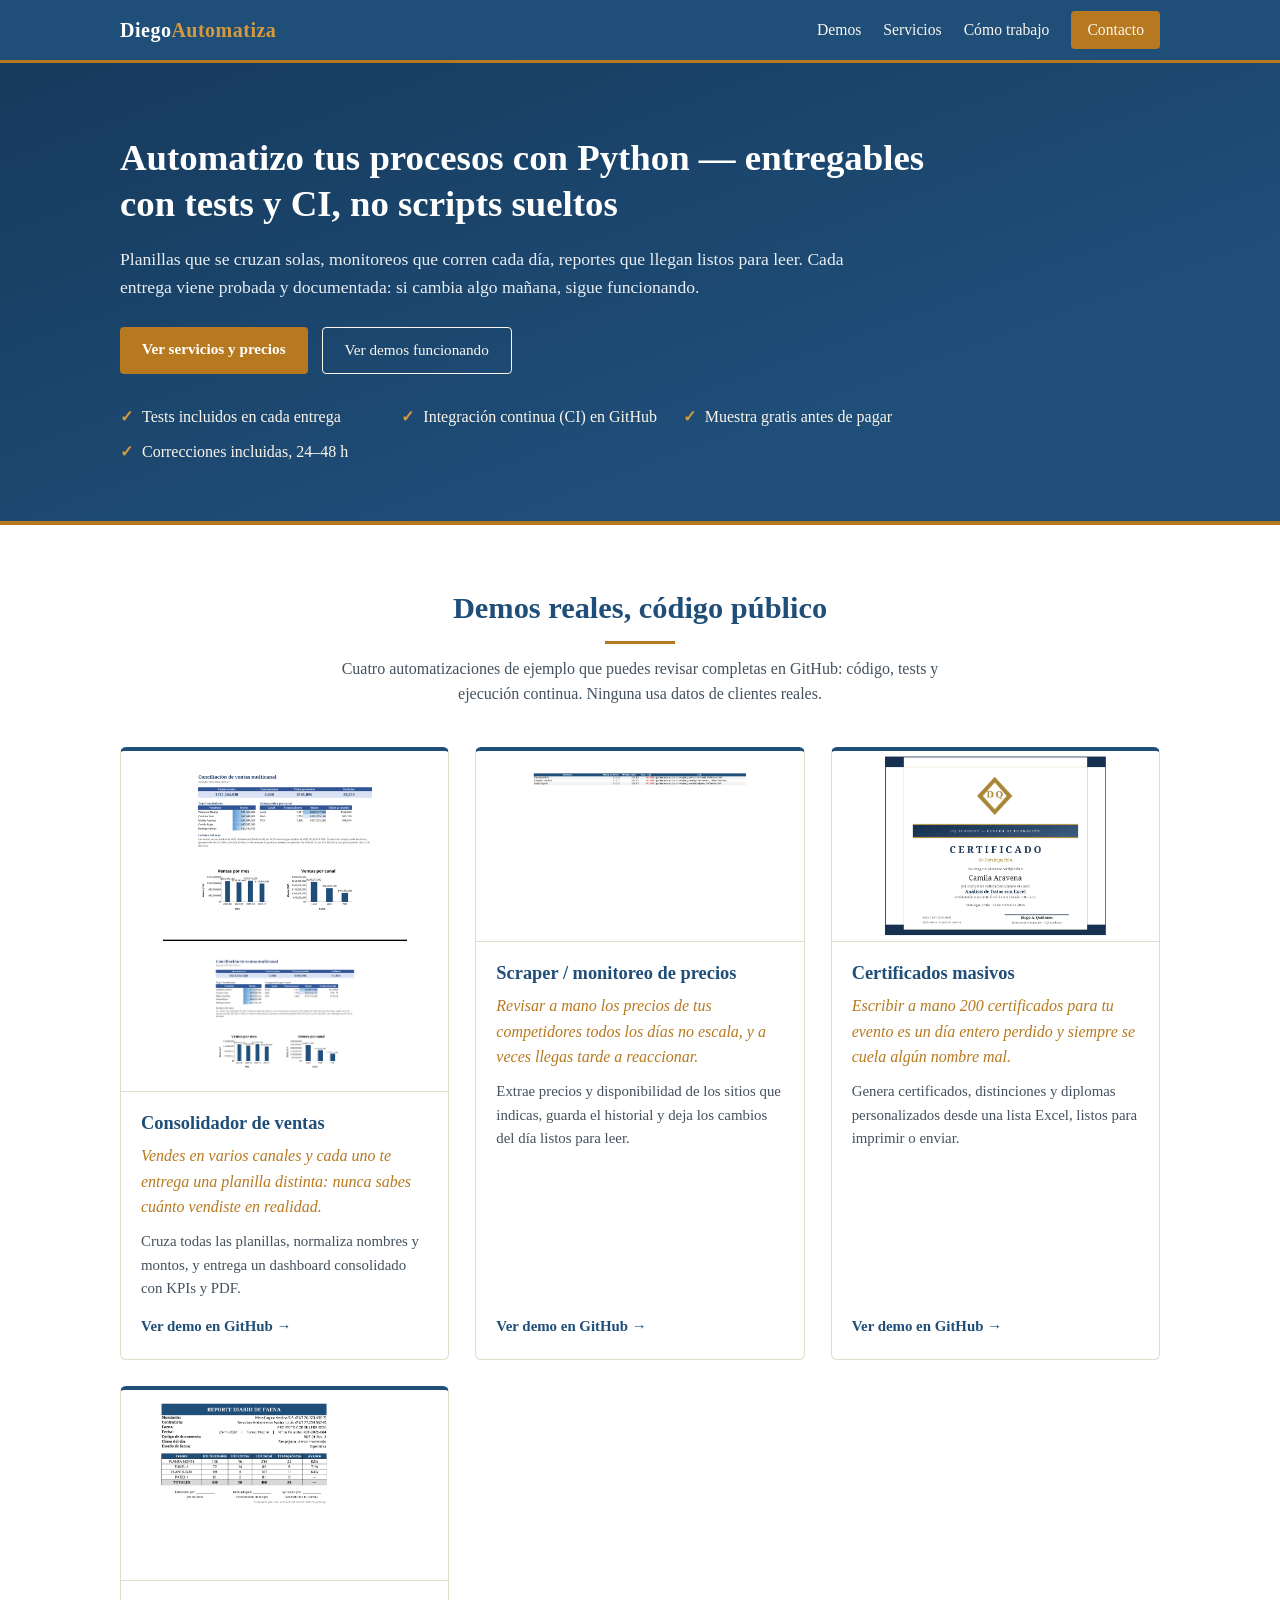
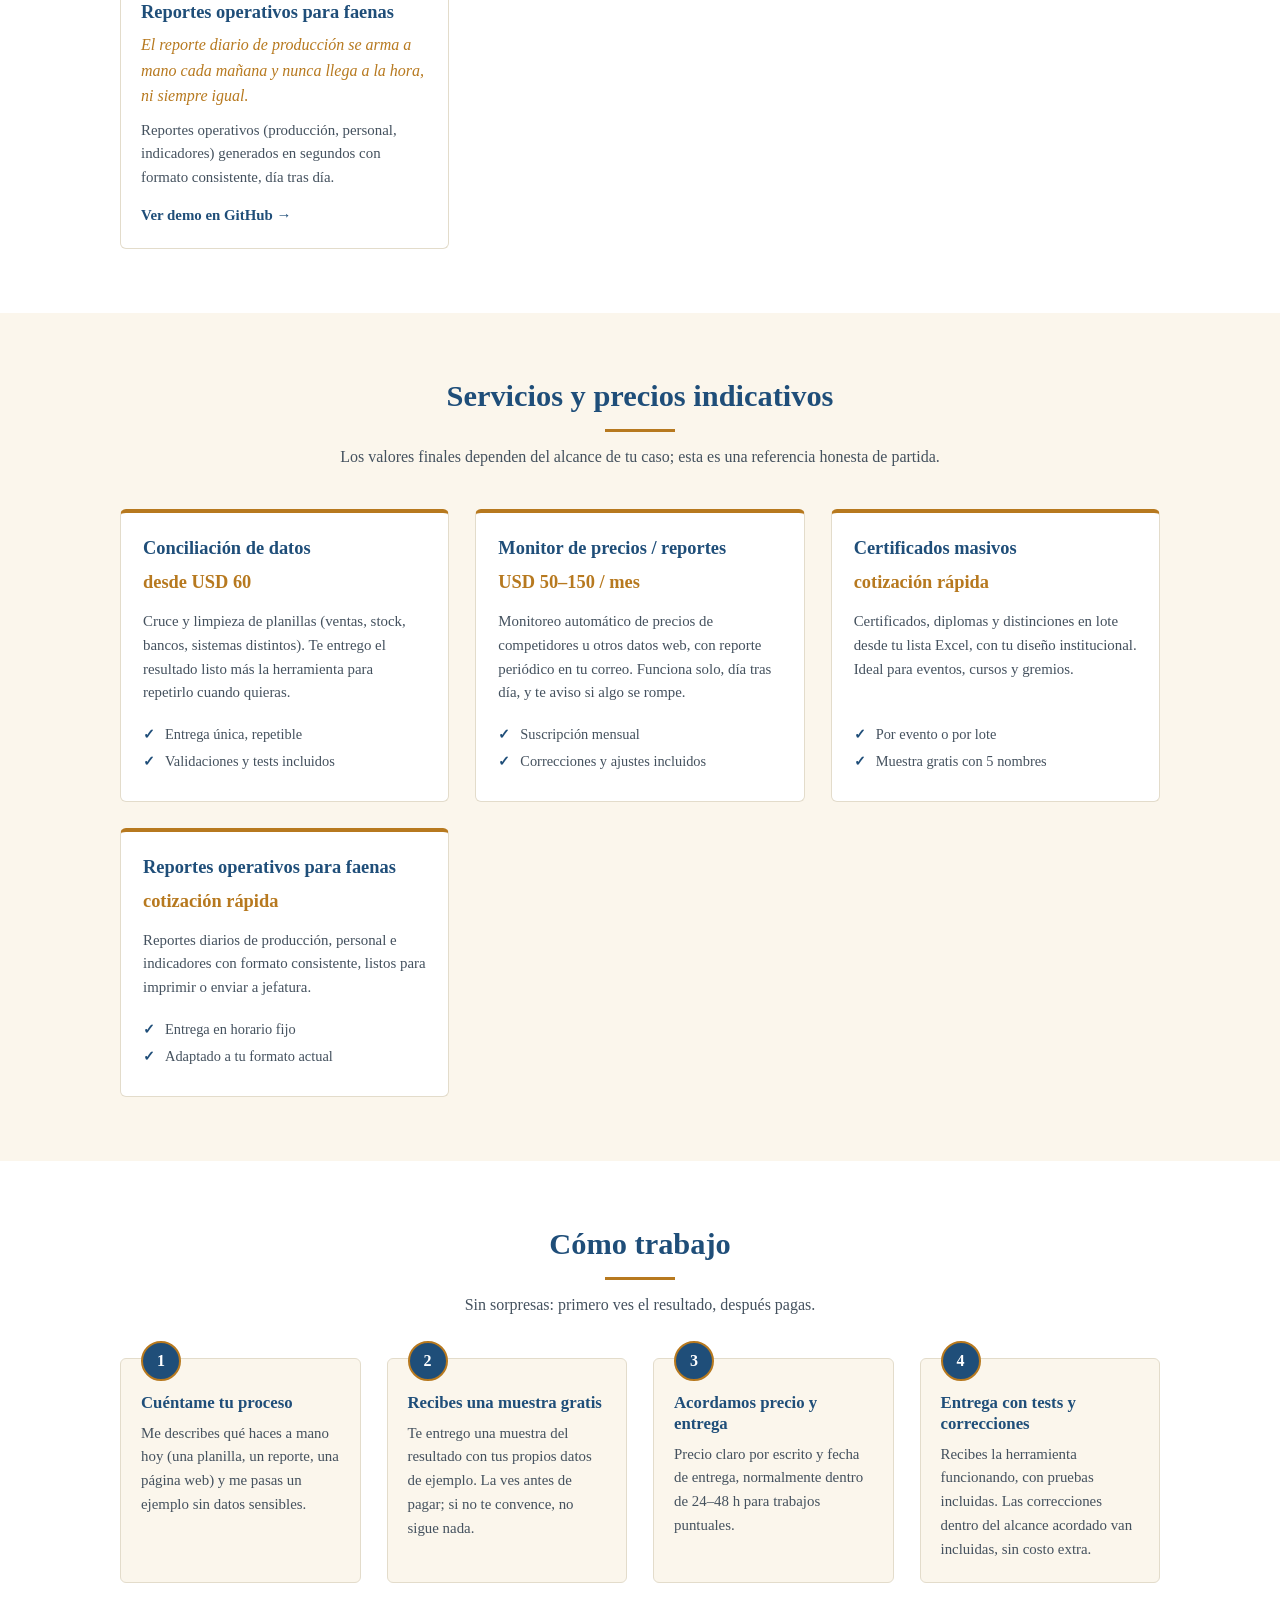
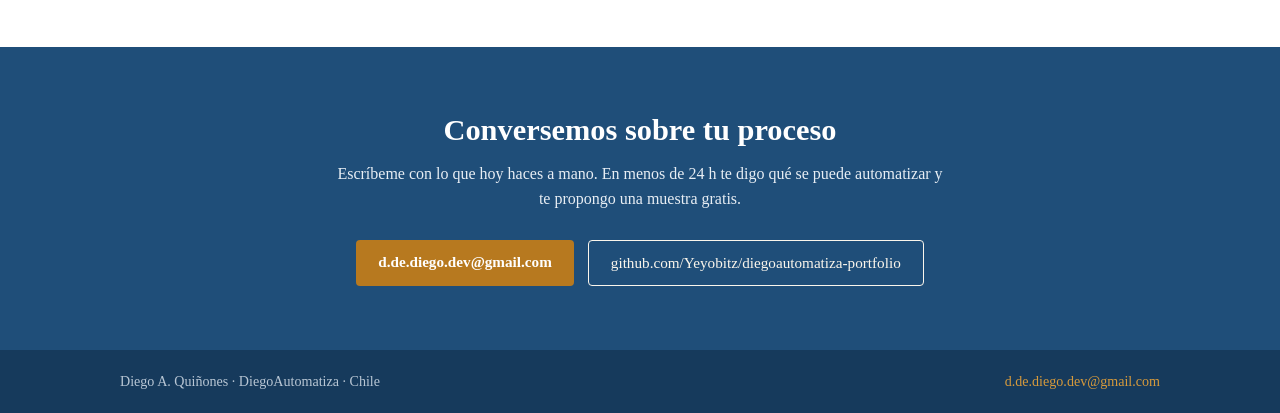
==== docs/index.html @ 3a6d553b "Sitio de ventas (GitHub Pages): landing con demos, servicios y contacto" ====
<!DOCTYPE html>
<html lang="es">
<head>
  <meta charset="UTF-8">
  <meta name="viewport" content="width=device-width, initial-scale=1.0">
  <title>DiegoAutomatiza — Automatización de procesos con Python, tests y CI</title>
  <meta name="description" content="Automatizo procesos manuales de tu pyme con Python: conciliación de datos, monitoreo de precios, certificados masivos y reportes operativos. Entregables con tests y CI, muestra gratis antes de pagar.">
  <link rel="stylesheet" href="style.css">
</head>
<body>

  <!-- ===== Barra superior ===== -->
  <header class="topbar">
    <div class="contenedor topbar-inner">
      <span class="marca">Diego<span class="marca-acent">Automatiza</span></span>
      <nav class="topnav">
        <a href="#demos">Demos</a>
        <a href="#servicios">Servicios</a>
        <a href="#como-trabajo">Cómo trabajo</a>
        <a href="#contacto" class="btn btn-chico">Contacto</a>
      </nav>
    </div>
  </header>

  <!-- ===== Hero ===== -->
  <section class="hero">
    <div class="contenedor">
      <h1>Automatizo tus procesos con Python — entregables con tests y CI, no scripts sueltos</h1>
      <p class="hero-sub">
        Planillas que se cruzan solas, monitoreos que corren cada día, reportes que llegan listos para leer.
        Cada entrega viene probada y documentada: si cambia algo mañana, sigue funcionando.
      </p>
      <div class="hero-acciones">
        <a href="#servicios" class="btn btn-primario">Ver servicios y precios</a>
        <a href="#demos" class="btn btn-borde">Ver demos funcionando</a>
      </div>
      <ul class="hero-puntos">
        <li>Tests incluidos en cada entrega</li>
        <li>Integración continua (CI) en GitHub</li>
        <li>Muestra gratis antes de pagar</li>
        <li>Correcciones incluidas, 24–48 h</li>
      </ul>
    </div>
  </section>

  <!-- ===== Demos ===== -->
  <section class="seccion" id="demos">
    <div class="contenedor">
      <h2 class="titulo-seccion">Demos reales, código público</h2>
      <p class="intro-seccion">
        Cuatro automatizaciones de ejemplo que puedes revisar completas en GitHub:
        código, tests y ejecución continua. Ninguna usa datos de clientes reales.
      </p>

      <div class="tarjetas">

        <article class="tarjeta">
          <div class="tarjeta-media">
            <img src="../demo1-consolidador/capturas/antes-despues.gif" alt="Antes y después del consolidador de ventas: de planillas dispersas a un dashboard consolidado">
            <img src="../demo1-consolidador/capturas/dashboard.png" alt="Dashboard de ventas consolidado con KPIs generados automáticamente">
          </div>
          <div class="tarjeta-cuerpo">
            <h3>Consolidador de ventas</h3>
            <p class="dolor">Vendes en varios canales y cada uno te entrega una planilla distinta: nunca sabes cuánto vendiste en realidad.</p>
            <p class="tarjeta-detalle">Cruza todas las planillas, normaliza nombres y montos, y entrega un dashboard consolidado con KPIs y PDF.</p>
            <a class="enlace-demo" href="https://github.com/Yeyobitz/diegoautomatiza-portfolio/tree/main/demo1-consolidador" target="_blank" rel="noopener">Ver demo en GitHub →</a>
          </div>
        </article>

        <article class="tarjeta">
          <div class="tarjeta-media">
            <img src="../demo2-scraper/capturas/captura-03.png" alt="Scraper de precios: captura de resultados de monitoreo de precios de competidores">
          </div>
          <div class="tarjeta-cuerpo">
            <h3>Scraper / monitoreo de precios</h3>
            <p class="dolor">Revisar a mano los precios de tus competidores todos los días no escala, y a veces llegas tarde a reaccionar.</p>
            <p class="tarjeta-detalle">Extrae precios y disponibilidad de los sitios que indicas, guarda el historial y deja los cambios del día listos para leer.</p>
            <a class="enlace-demo" href="https://github.com/Yeyobitz/diegoautomatiza-portfolio/tree/main/demo2-scraper" target="_blank" rel="noopener">Ver demo en GitHub →</a>
          </div>
        </article>

        <article class="tarjeta">
          <div class="tarjeta-media">
            <img src="../demo3-plantillas/capturas/captura-certificado-participacion.png" alt="Certificado de participación generado automáticamente desde una lista en Excel">
          </div>
          <div class="tarjeta-cuerpo">
            <h3>Certificados masivos</h3>
            <p class="dolor">Escribir a mano 200 certificados para tu evento es un día entero perdido y siempre se cuela algún nombre mal.</p>
            <p class="tarjeta-detalle">Genera certificados, distinciones y diplomas personalizados desde una lista Excel, listos para imprimir o enviar.</p>
            <a class="enlace-demo" href="https://github.com/Yeyobitz/diegoautomatiza-portfolio/tree/main/demo3-plantillas" target="_blank" rel="noopener">Ver demo en GitHub →</a>
          </div>
        </article>

        <article class="tarjeta">
          <div class="tarjeta-media">
            <img src="../demo4-reporte-faena/capturas/reporte_faena_2026-11-23-1.png" alt="Reporte operativo de faena generado automáticamente con producción y personal">
          </div>
          <div class="tarjeta-cuerpo">
            <h3>Reportes operativos para faenas</h3>
            <p class="dolor">El reporte diario de producción se arma a mano cada mañana y nunca llega a la hora, ni siempre igual.</p>
            <p class="tarjeta-detalle">Reportes operativos (producción, personal, indicadores) generados en segundos con formato consistente, día tras día.</p>
            <a class="enlace-demo" href="https://github.com/Yeyobitz/diegoautomatiza-portfolio/tree/main/demo4-reporte-faena" target="_blank" rel="noopener">Ver demo en GitHub →</a>
          </div>
        </article>

      </div>
    </div>
  </section>

  <!-- ===== Servicios ===== -->
  <section class="seccion seccion-altos" id="servicios">
    <div class="contenedor">
      <h2 class="titulo-seccion">Servicios y precios indicativos</h2>
      <p class="intro-seccion">
        Los valores finales dependen del alcance de tu caso; esta es una referencia honesta de partida.
      </p>

      <div class="tarjetas">

        <article class="tarjeta servicio">
          <h3>Conciliación de datos</h3>
          <p class="precio">desde USD 60</p>
          <p class="tarjeta-detalle">Cruce y limpieza de planillas (ventas, stock, bancos, sistemas distintos). Te entrego el resultado listo más la herramienta para repetirlo cuando quieras.</p>
          <ul class="lista-check">
            <li>Entrega única, repetible</li>
            <li>Validaciones y tests incluidos</li>
          </ul>
        </article>

        <article class="tarjeta servicio">
          <h3>Monitor de precios / reportes</h3>
          <p class="precio">USD 50–150 / mes</p>
          <p class="tarjeta-detalle">Monitoreo automático de precios de competidores u otros datos web, con reporte periódico en tu correo. Funciona solo, día tras día, y te aviso si algo se rompe.</p>
          <ul class="lista-check">
            <li>Suscripción mensual</li>
            <li>Correcciones y ajustes incluidos</li>
          </ul>
        </article>

        <article class="tarjeta servicio">
          <h3>Certificados masivos</h3>
          <p class="precio">cotización rápida</p>
          <p class="tarjeta-detalle">Certificados, diplomas y distinciones en lote desde tu lista Excel, con tu diseño institucional. Ideal para eventos, cursos y gremios.</p>
          <ul class="lista-check">
            <li>Por evento o por lote</li>
            <li>Muestra gratis con 5 nombres</li>
          </ul>
        </article>

        <article class="tarjeta servicio">
          <h3>Reportes operativos para faenas</h3>
          <p class="precio">cotización rápida</p>
          <p class="tarjeta-detalle">Reportes diarios de producción, personal e indicadores con formato consistente, listos para imprimir o enviar a jefatura.</p>
          <ul class="lista-check">
            <li>Entrega en horario fijo</li>
            <li>Adaptado a tu formato actual</li>
          </ul>
        </article>

      </div>
    </div>
  </section>

  <!-- ===== Cómo trabajo ===== -->
  <section class="seccion" id="como-trabajo">
    <div class="contenedor">
      <h2 class="titulo-seccion">Cómo trabajo</h2>
      <p class="intro-seccion">
        Sin sorpresas: primero ves el resultado, después pagas.
      </p>

      <ol class="pasos">
        <li>
          <h3>Cuéntame tu proceso</h3>
          <p>Me describes qué haces a mano hoy (una planilla, un reporte, una página web) y me pasas un ejemplo sin datos sensibles.</p>
        </li>
        <li>
          <h3>Recibes una muestra gratis</h3>
          <p>Te entrego una muestra del resultado con tus propios datos de ejemplo. La ves antes de pagar; si no te convence, no sigue nada.</p>
        </li>
        <li>
          <h3>Acordamos precio y entrega</h3>
          <p>Precio claro por escrito y fecha de entrega, normalmente dentro de 24–48 h para trabajos puntuales.</p>
        </li>
        <li>
          <h3>Entrega con tests y correcciones</h3>
          <p>Recibes la herramienta funcionando, con pruebas incluidas. Las correcciones dentro del alcance acordado van incluidas, sin costo extra.</p>
        </li>
      </ol>
    </div>
  </section>

  <!-- ===== Contacto ===== -->
  <section class="seccion contacto" id="contacto">
    <div class="contenedor contacto-inner">
      <h2>Conversemos sobre tu proceso</h2>
      <p>Escríbeme con lo que hoy haces a mano. En menos de 24 h te digo qué se puede automatizar y te propongo una muestra gratis.</p>
      <div class="contacto-enlaces">
        <a class="btn btn-primario" href="mailto:d.de.diego.dev@gmail.com">d.de.diego.dev@gmail.com</a>
        <a class="btn btn-borde" href="https://github.com/Yeyobitz/diegoautomatiza-portfolio" target="_blank" rel="noopener">github.com/Yeyobitz/diegoautomatiza-portfolio</a>
      </div>
    </div>
  </section>

  <!-- ===== Pie ===== -->
  <footer class="pie">
    <div class="contenedor pie-inner">
      <span>Diego A. Quiñones · DiegoAutomatiza · Chile</span>
      <span><a href="mailto:d.de.diego.dev@gmail.com">d.de.diego.dev@gmail.com</a></span>
    </div>
  </footer>

</body>
</html>
---- docs/style.css ----
/* ============================================================
   DiegoAutomatiza — sitio de ventas
   Paleta: azul marino #1F4E79 · dorado/ocre · blanco
   Sin frameworks, sin JS, funciona offline.
   ============================================================ */

:root {
  --marino: #1F4E79;
  --marino-oscuro: #163A5C;
  --marino-claro: #2A639B;
  --ocre: #B7791F;
  --ocre-claro: #D69A3C;
  --crema: #FBF6EC;
  --blanco: #FFFFFF;
  --gris-texto: #44515E;
  --borde: #E3DCCB;
}

* { margin: 0; padding: 0; box-sizing: border-box; }

html { scroll-behavior: smooth; }

body {
  font-family: Georgia, "Times New Roman", serif;
  color: var(--gris-texto);
  background: var(--blanco);
  line-height: 1.6;
}

.contenedor {
  max-width: 1080px;
  margin: 0 auto;
  padding: 0 20px;
}

h1, h2, h3 { line-height: 1.25; }

/* ===== Barra superior ===== */
.topbar {
  background: var(--marino);
  border-bottom: 3px solid var(--ocre);
  position: sticky;
  top: 0;
  z-index: 10;
}

.topbar-inner {
  display: flex;
  align-items: center;
  justify-content: space-between;
  min-height: 60px;
  flex-wrap: wrap;
  gap: 8px;
  padding-top: 6px;
  padding-bottom: 6px;
}

.marca {
  font-size: 1.25rem;
  font-weight: bold;
  color: var(--blanco);
  letter-spacing: 0.5px;
}

.marca-acent { color: var(--ocre-claro); }

.topnav { display: flex; align-items: center; gap: 22px; flex-wrap: wrap; }

.topnav a {
  color: var(--crema);
  text-decoration: none;
  font-size: 0.98rem;
}

.topnav a:hover { color: var(--ocre-claro); }

/* ===== Botones ===== */
.btn {
  display: inline-block;
  padding: 10px 22px;
  border-radius: 4px;
  text-decoration: none;
  font-size: 0.95rem;
  transition: background 0.2s, color 0.2s;
}

.btn-chico { padding: 6px 16px; background: var(--ocre); color: var(--blanco); }
.btn-chico:hover { background: var(--ocre-claro); color: var(--blanco); }

.btn-primario { background: var(--ocre); color: var(--blanco); font-weight: bold; }
.btn-primario:hover { background: var(--ocre-claro); }

.btn-borde {
  border: 1px solid var(--crema);
  color: var(--crema);
  background: transparent;
}
.btn-borde:hover { background: rgba(255, 255, 255, 0.08); }

.btn-borde-claro {
  border: 1px solid var(--marino);
  color: var(--marino);
  background: transparent;
}
.btn-borde-claro:hover { background: var(--marino); color: var(--blanco); }

/* ===== Hero ===== */
.hero {
  background: linear-gradient(160deg, var(--marino-oscuro) 0%, var(--marino) 70%);
  color: var(--blanco);
  padding: 72px 0 56px;
  border-bottom: 4px solid var(--ocre);
}

.hero h1 {
  font-size: 2.3rem;
  max-width: 820px;
  margin-bottom: 18px;
}

.hero-sub {
  max-width: 760px;
  font-size: 1.1rem;
  color: #E8EEF4;
  margin-bottom: 26px;
}

.hero-acciones { display: flex; gap: 14px; flex-wrap: wrap; margin-bottom: 30px; }

.hero-puntos {
  list-style: none;
  display: grid;
  grid-template-columns: repeat(auto-fit, minmax(220px, 1fr));
  gap: 10px 24px;
  max-width: 820px;
}

.hero-puntos li { padding-left: 22px; position: relative; color: var(--crema); }

.hero-puntos li::before {
  content: "✓";
  position: absolute;
  left: 0;
  color: var(--ocre-claro);
  font-weight: bold;
}

/* ===== Secciones ===== */
.seccion { padding: 64px 0; }

section[id] { scroll-margin-top: 72px; }

.seccion-altos { background: var(--crema); }

.titulo-seccion {
  font-size: 1.9rem;
  color: var(--marino);
  text-align: center;
  margin-bottom: 12px;
}

.titulo-seccion::after {
  content: "";
  display: block;
  width: 70px;
  height: 3px;
  background: var(--ocre);
  margin: 14px auto 0;
}

.intro-seccion {
  text-align: center;
  max-width: 640px;
  margin: 0 auto 40px;
}

/* ===== Tarjetas (demos y servicios) ===== */
.tarjetas {
  display: grid;
  grid-template-columns: repeat(auto-fit, minmax(250px, 1fr));
  gap: 26px;
}

.tarjeta {
  background: var(--blanco);
  border: 1px solid var(--borde);
  border-top: 4px solid var(--marino);
  border-radius: 6px;
  overflow: hidden;
  display: flex;
  flex-direction: column;
  transition: box-shadow 0.2s;
}

.tarjeta:hover { box-shadow: 0 6px 18px rgba(31, 78, 121, 0.15); }

.tarjeta-media { background: var(--blanco); border-bottom: 1px solid var(--borde); }

.tarjeta-media img {
  display: block;
  width: 100%;
  height: 190px;
  object-fit: contain;
}

.tarjeta-media img + img { height: 150px; }

.tarjeta-cuerpo { padding: 20px; display: flex; flex-direction: column; flex: 1; }

.tarjeta h3 { color: var(--marino); font-size: 1.15rem; margin-bottom: 8px; }

.dolor {
  font-style: italic;
  color: var(--ocre);
  margin-bottom: 10px;
}

.tarjeta-detalle { font-size: 0.93rem; margin-bottom: 14px; flex: 1; }

.enlace-demo {
  color: var(--marino);
  font-weight: bold;
  text-decoration: none;
  font-size: 0.93rem;
  margin-top: auto;
}

.enlace-demo:hover { color: var(--ocre); text-decoration: underline; }

/* ===== Servicios ===== */
.servicio { padding: 24px 22px; border-top-color: var(--ocre); }

.precio {
  color: var(--ocre);
  font-weight: bold;
  font-size: 1.15rem;
  margin-bottom: 12px;
}

.lista-check { list-style: none; margin-top: 4px; }

.lista-check li {
  padding-left: 22px;
  position: relative;
  font-size: 0.9rem;
  margin-bottom: 4px;
}

.lista-check li::before {
  content: "✓";
  position: absolute;
  left: 0;
  color: var(--marino);
  font-weight: bold;
}

/* ===== Cómo trabajo ===== */
.pasos {
  list-style: none;
  counter-reset: paso;
  display: grid;
  grid-template-columns: repeat(auto-fit, minmax(240px, 1fr));
  gap: 26px;
}

.pasos li {
  counter-increment: paso;
  background: var(--crema);
  border: 1px solid var(--borde);
  border-radius: 6px;
  padding: 24px 20px 20px;
  position: relative;
}

.pasos li::before {
  content: counter(paso);
  position: absolute;
  top: -18px;
  left: 20px;
  width: 36px;
  height: 36px;
  border-radius: 50%;
  background: var(--marino);
  color: var(--blanco);
  font-weight: bold;
  display: flex;
  align-items: center;
  justify-content: center;
  border: 2px solid var(--ocre);
}

.pasos h3 { color: var(--marino); font-size: 1.05rem; margin: 10px 0 8px; }

.pasos p { font-size: 0.93rem; }

/* ===== Contacto ===== */
.contacto { background: var(--marino); color: var(--blanco); text-align: center; }

.contacto h2 {
  font-size: 1.9rem;
  margin-bottom: 12px;
}

.contacto p {
  max-width: 620px;
  margin: 0 auto 28px;
  color: #E8EEF4;
}

.contacto-enlaces {
  display: flex;
  gap: 14px;
  justify-content: center;
  flex-wrap: wrap;
}

/* ===== Pie ===== */
.pie {
  background: var(--marino-oscuro);
  color: #B8C6D4;
  padding: 20px 0;
  font-size: 0.88rem;
}

.pie-inner {
  display: flex;
  justify-content: space-between;
  flex-wrap: wrap;
  gap: 8px;
}

.pie a { color: var(--ocre-claro); text-decoration: none; }
.pie a:hover { text-decoration: underline; }

/* ===== Responsive ===== */
@media (max-width: 720px) {
  .hero { padding: 52px 0 44px; }
  .hero h1 { font-size: 1.7rem; }
  .titulo-seccion { font-size: 1.5rem; }
  .contacto h2 { font-size: 1.5rem; }
  .topbar-inner { justify-content: center; text-align: center; }
  .topnav { gap: 14px; justify-content: center; }
  .pie-inner { justify-content: center; text-align: center; }
}
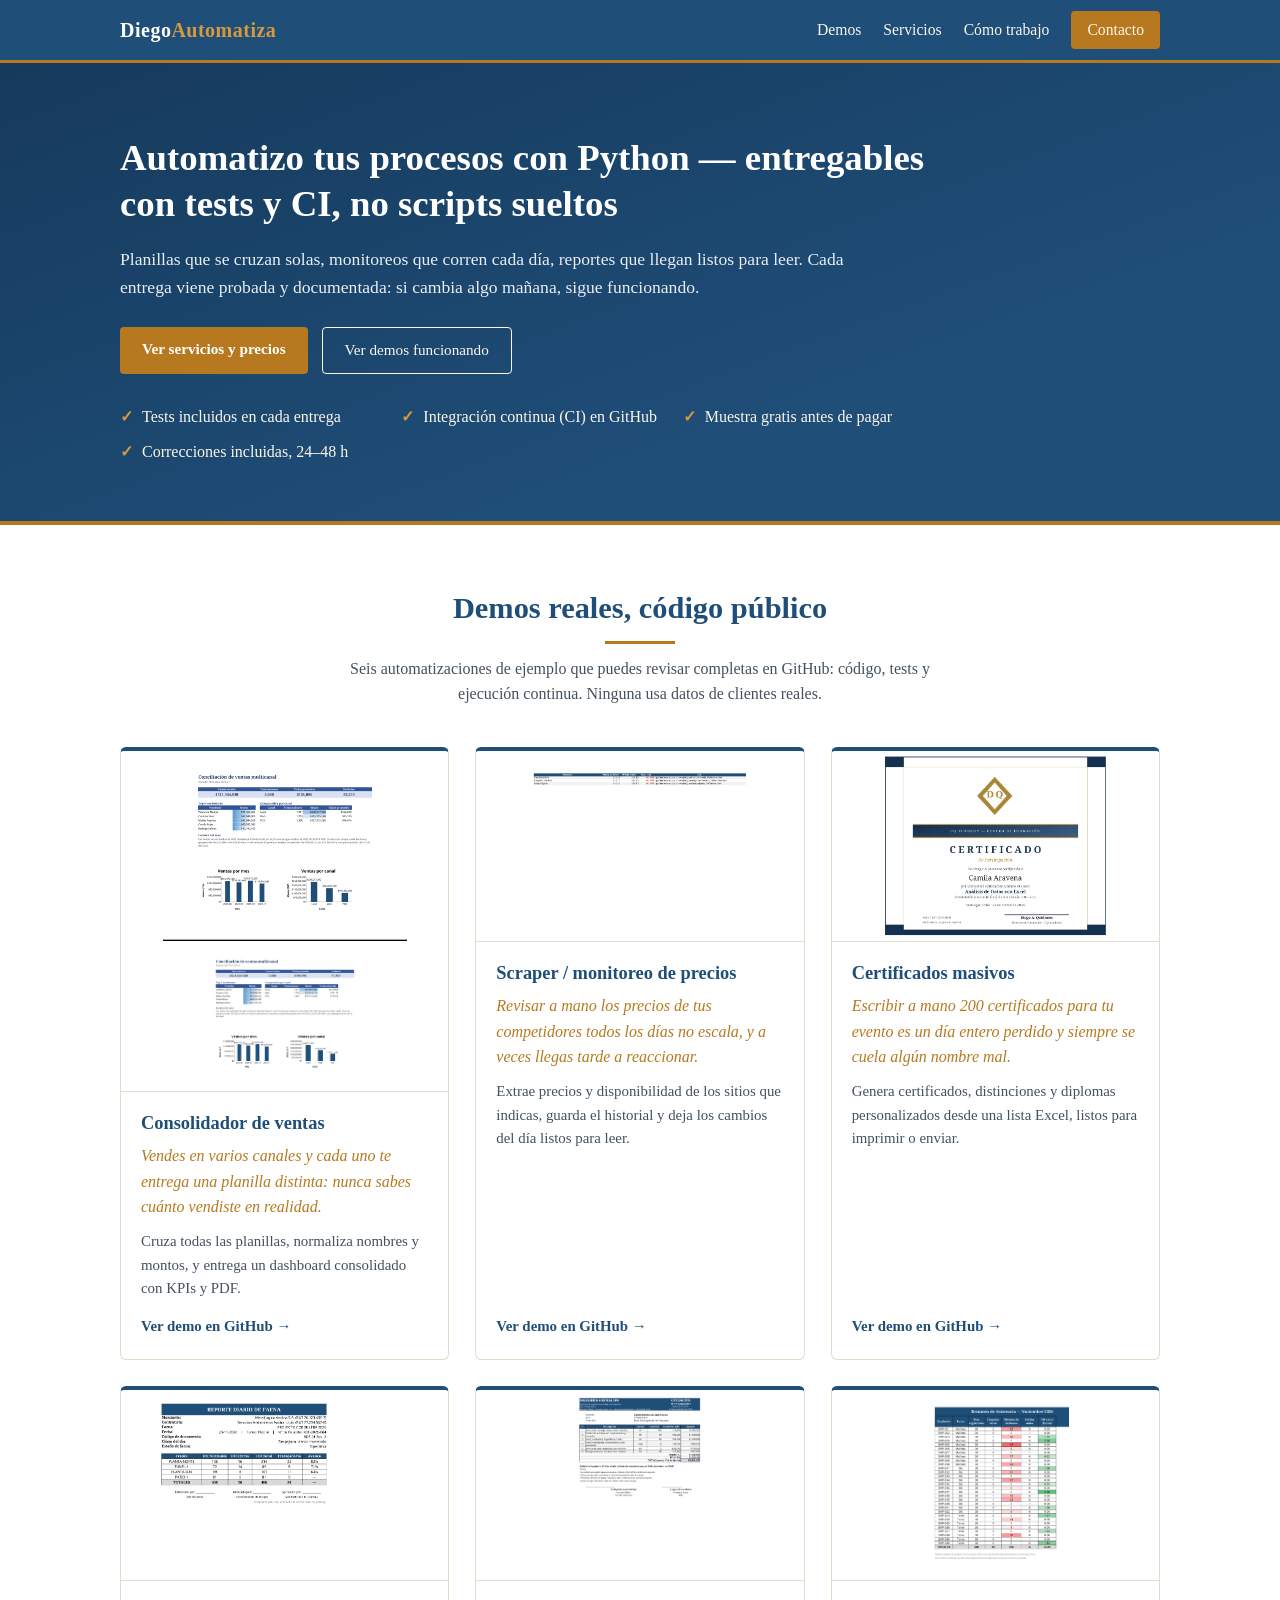
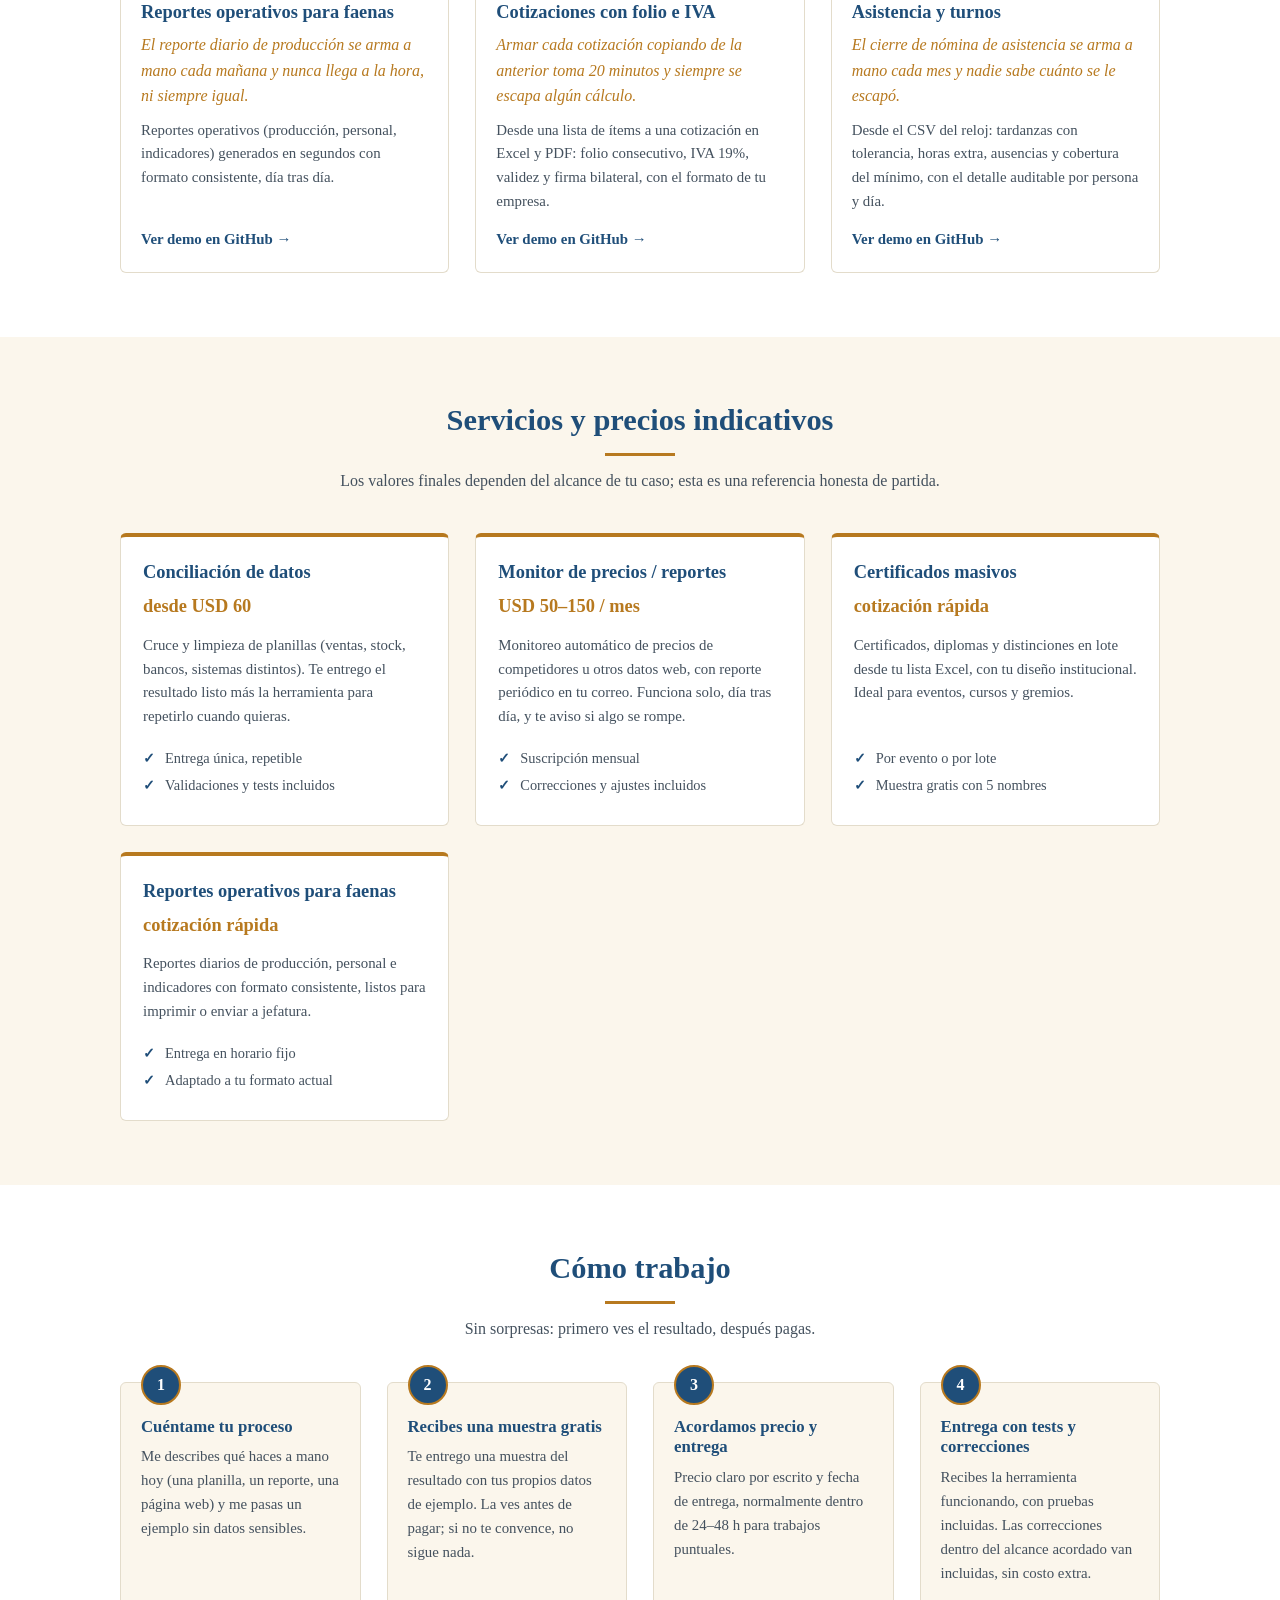
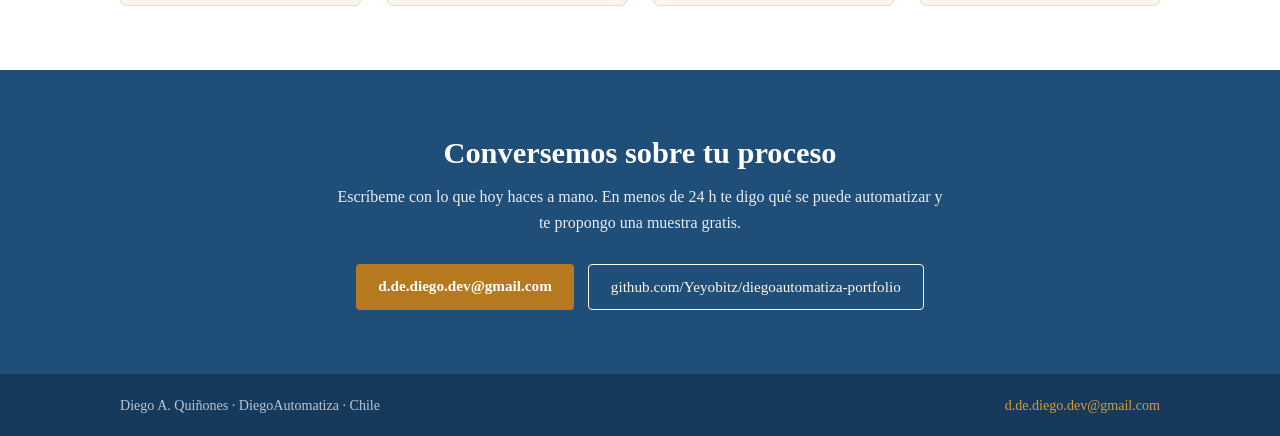
==== commit ae7a6301: "Demos 5 y 6 + sitio actualizado: 86 tests en CI, 6 demos - demo5-cotizador: cotizaciones con folio, " ====
--- a/docs/index.html
+++ b/docs/index.html
@@ -48,7 +48,7 @@
     <div class="contenedor">
       <h2 class="titulo-seccion">Demos reales, código público</h2>
       <p class="intro-seccion">
-        Cuatro automatizaciones de ejemplo que puedes revisar completas en GitHub:
+        Seis automatizaciones de ejemplo que puedes revisar completas en GitHub:
         código, tests y ejecución continua. Ninguna usa datos de clientes reales.
       </p>
 
@@ -100,6 +100,30 @@
             <p class="dolor">El reporte diario de producción se arma a mano cada mañana y nunca llega a la hora, ni siempre igual.</p>
             <p class="tarjeta-detalle">Reportes operativos (producción, personal, indicadores) generados en segundos con formato consistente, día tras día.</p>
             <a class="enlace-demo" href="https://github.com/Yeyobitz/diegoautomatiza-portfolio/tree/main/demo4-reporte-faena" target="_blank" rel="noopener">Ver demo en GitHub →</a>
+          </div>
+        </article>
+
+        <article class="tarjeta">
+          <div class="tarjeta-media">
+            <img src="../demo5-cotizador/capturas/captura-cotizacion-1.png" alt="Cotización comercial generada automáticamente con folio, IVA y firma">
+          </div>
+          <div class="tarjeta-cuerpo">
+            <h3>Cotizaciones con folio e IVA</h3>
+            <p class="dolor">Armar cada cotización copiando de la anterior toma 20 minutos y siempre se escapa algún cálculo.</p>
+            <p class="tarjeta-detalle">Desde una lista de ítems a una cotización en Excel y PDF: folio consecutivo, IVA 19%, validez y firma bilateral, con el formato de tu empresa.</p>
+            <a class="enlace-demo" href="https://github.com/Yeyobitz/diegoautomatiza-portfolio/tree/main/demo5-cotizador" target="_blank" rel="noopener">Ver demo en GitHub →</a>
+          </div>
+        </article>
+
+        <article class="tarjeta">
+          <div class="tarjeta-media">
+            <img src="../demo6-asistencia/capturas/resumen_asistencia_2026-11-1.png" alt="Resumen de asistencia mensual con tardanzas, horas extra y cobertura">
+          </div>
+          <div class="tarjeta-cuerpo">
+            <h3>Asistencia y turnos</h3>
+            <p class="dolor">El cierre de nómina de asistencia se arma a mano cada mes y nadie sabe cuánto se le escapó.</p>
+            <p class="tarjeta-detalle">Desde el CSV del reloj: tardanzas con tolerancia, horas extra, ausencias y cobertura del mínimo, con el detalle auditable por persona y día.</p>
+            <a class="enlace-demo" href="https://github.com/Yeyobitz/diegoautomatiza-portfolio/tree/main/demo6-asistencia" target="_blank" rel="noopener">Ver demo en GitHub →</a>
           </div>
         </article>
 
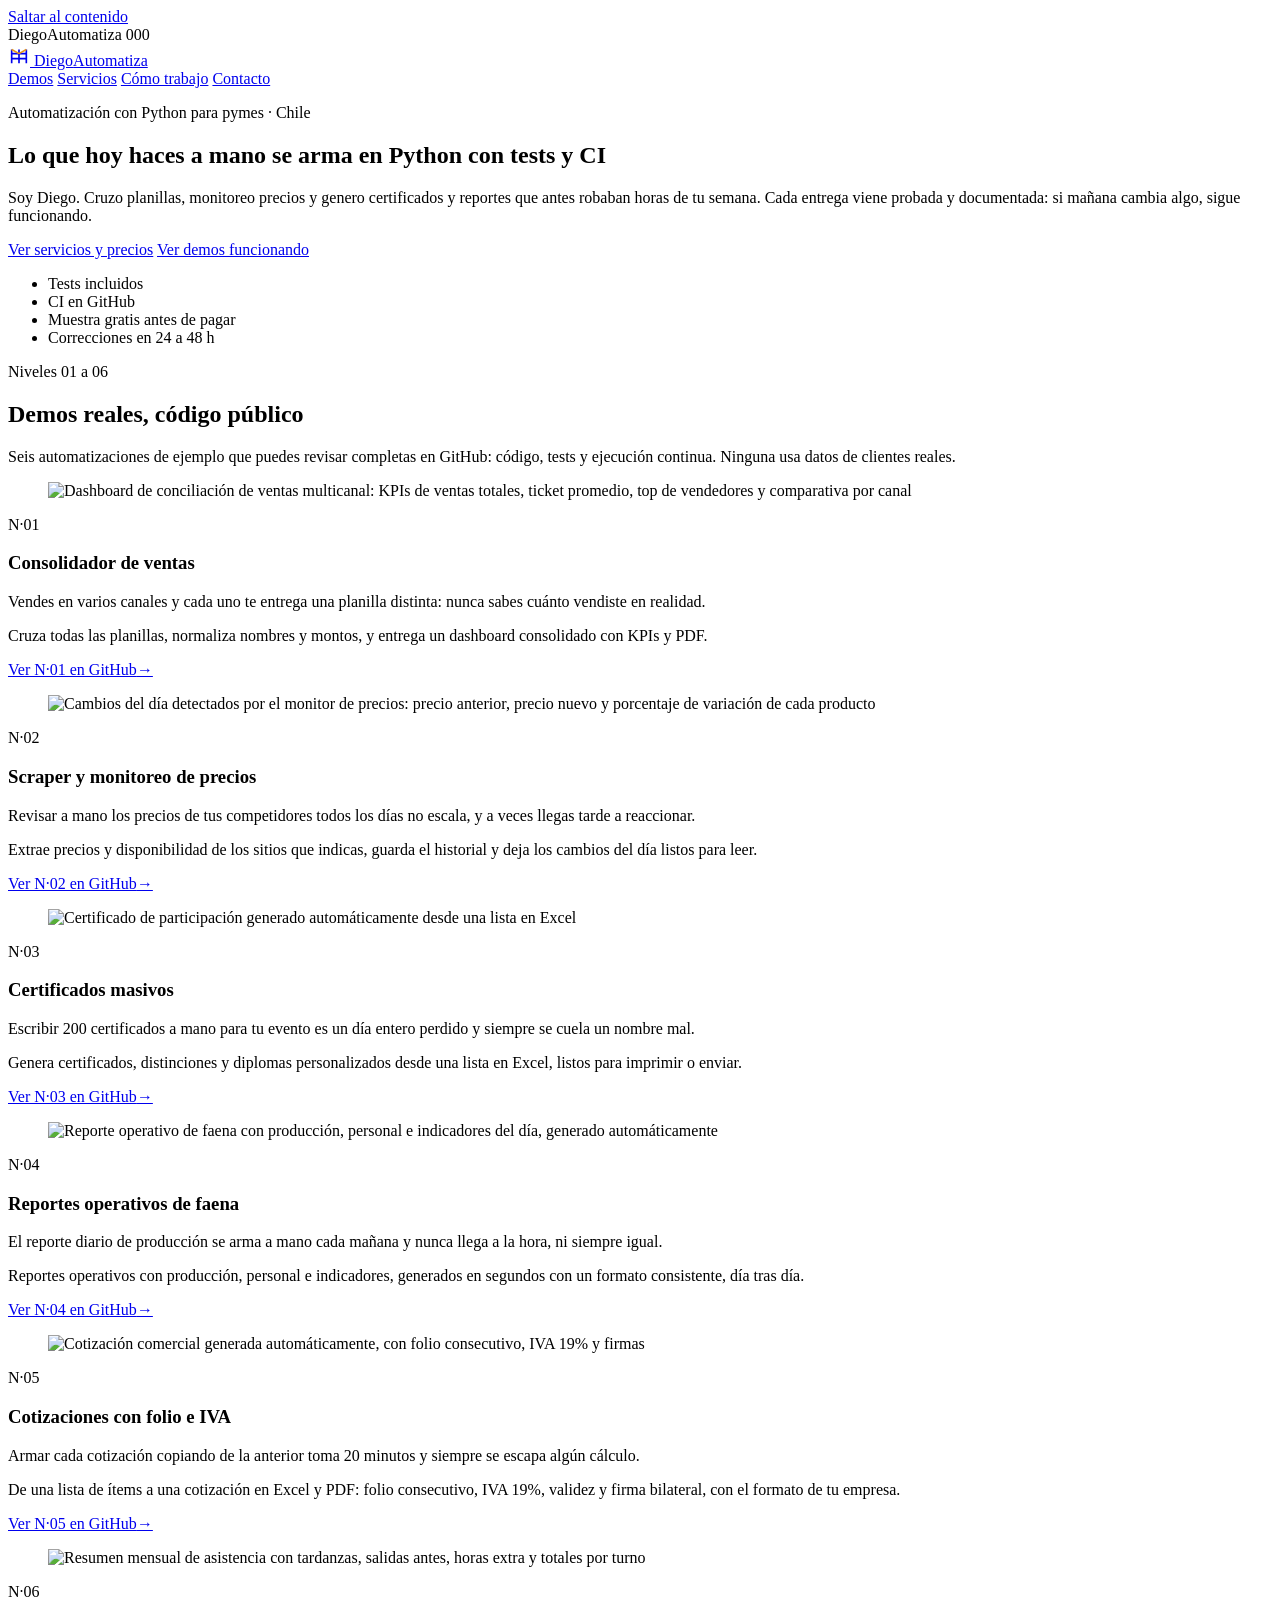
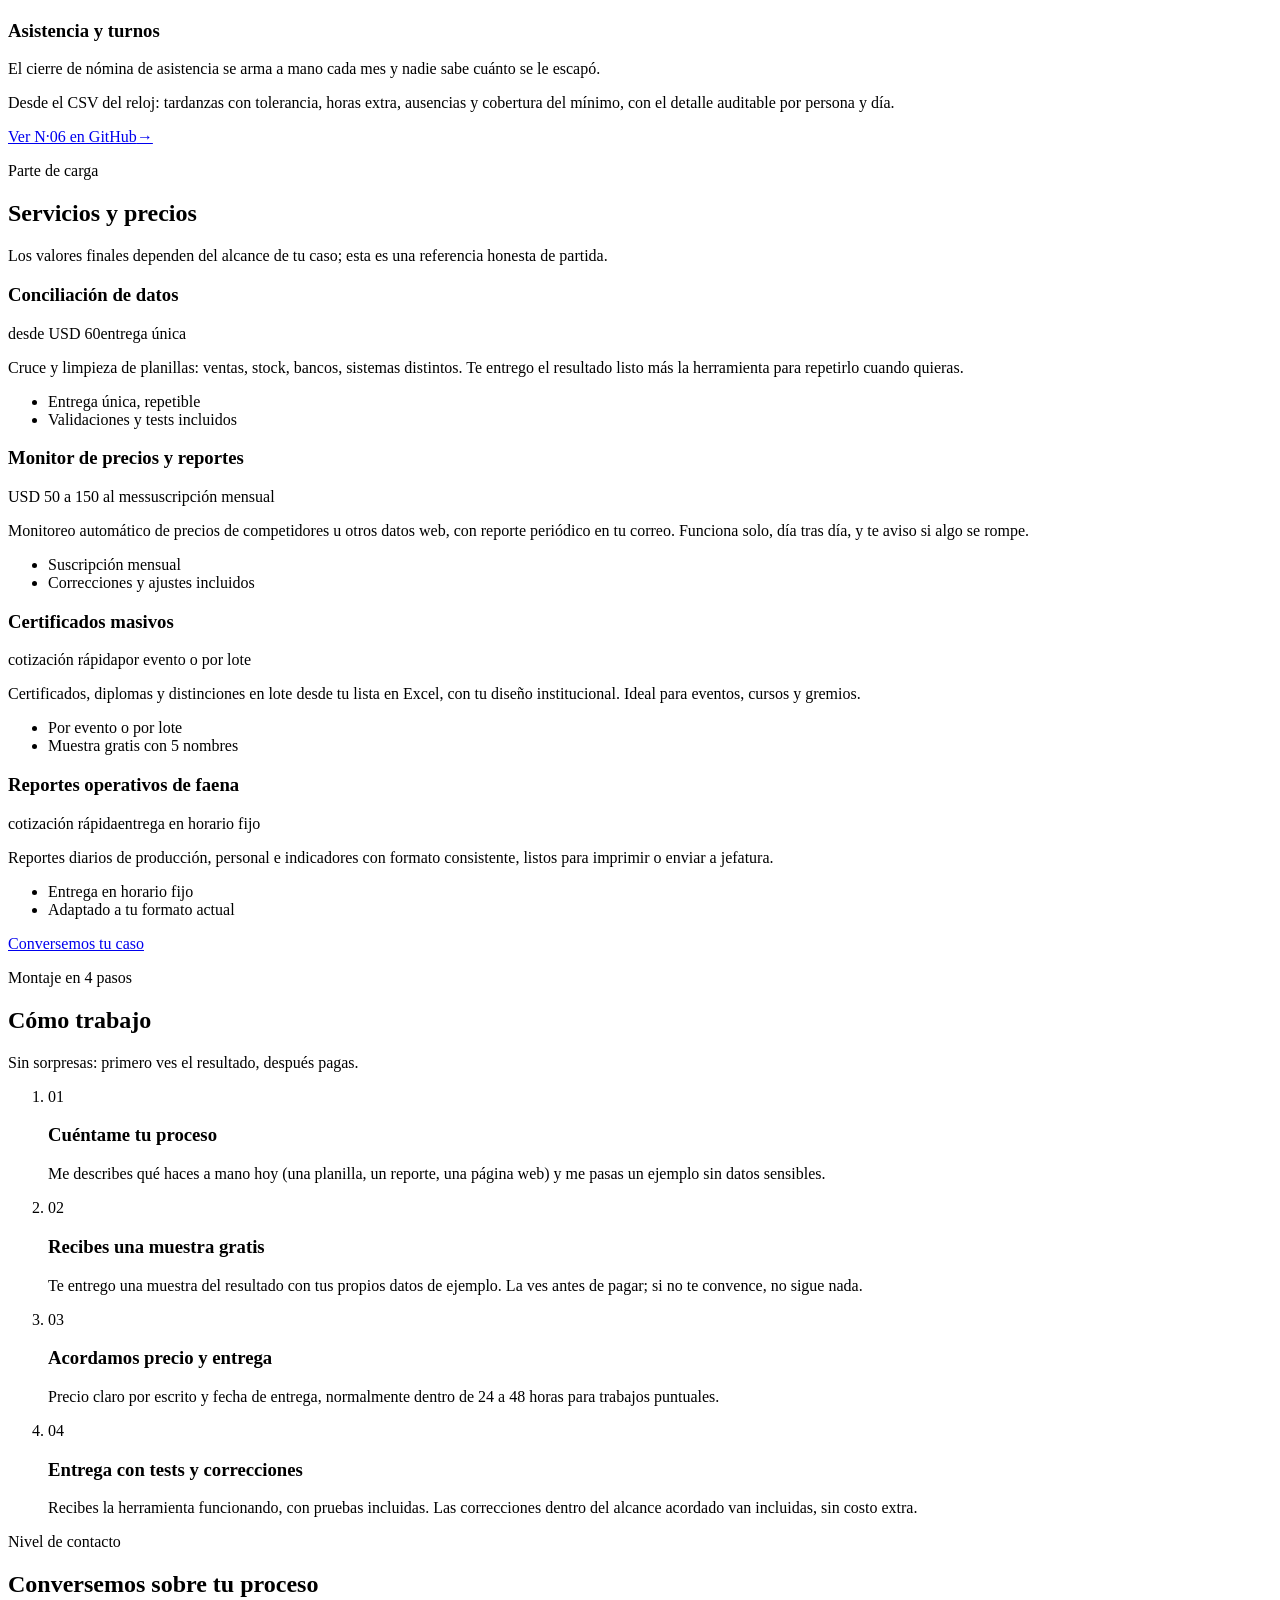
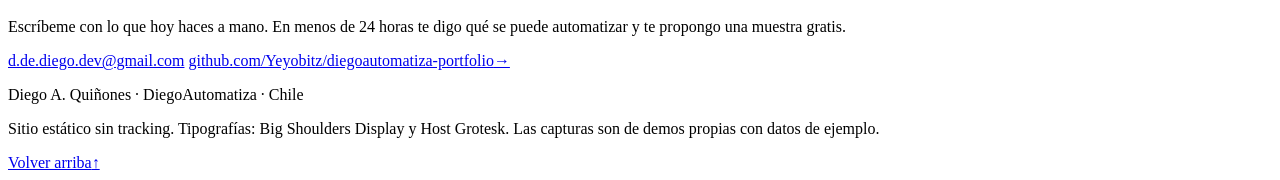
==== commit 17f5779e: "Rediseño 'Andamio' del sitio según /awwwards + fixes del jurado (6.1) Concepto: el sitio se monta co" ====
--- a/docs/index.html
+++ b/docs/index.html
@@ -3,236 +3,362 @@
 <head>
   <meta charset="UTF-8">
   <meta name="viewport" content="width=device-width, initial-scale=1.0">
-  <title>DiegoAutomatiza — Automatización de procesos con Python, tests y CI</title>
-  <meta name="description" content="Automatizo procesos manuales de tu pyme con Python: conciliación de datos, monitoreo de precios, certificados masivos y reportes operativos. Entregables con tests y CI, muestra gratis antes de pagar.">
-  <link rel="stylesheet" href="style.css">
+  <title>DiegoAutomatiza, automatización con Python para pymes</title>
+  <meta name="description" content="Automatizo procesos manuales de pymes con Python: conciliación de datos, monitoreo de precios, certificados y reportes de faena. Muestra gratis antes de pagar.">
+  <link rel="canonical" href="https://yeyobitz.github.io/diegoautomatiza-portfolio/">
+  <meta name="robots" content="index, follow">
+  <meta name="author" content="Diego A. Quiñones">
+  <meta name="theme-color" content="#14304A">
+
+  <!-- Open Graph -->
+  <meta property="og:type" content="website">
+  <meta property="og:site_name" content="DiegoAutomatiza">
+  <meta property="og:locale" content="es_CL">
+  <meta property="og:url" content="https://yeyobitz.github.io/diegoautomatiza-portfolio/">
+  <meta property="og:title" content="DiegoAutomatiza, automatización con Python para pymes">
+  <meta property="og:description" content="Automatizo procesos manuales de pymes con Python: conciliación de datos, monitoreo de precios, certificados y reportes de faena. Muestra gratis antes de pagar.">
+  <meta property="og:image" content="https://yeyobitz.github.io/diegoautomatiza-portfolio/og.png">
+  <meta property="og:image:width" content="1200">
+  <meta property="og:image:height" content="630">
+  <meta property="og:image:alt" content="Titular del sitio montado como plataformas de andamio: lo que hoy haces a mano se arma en Python, con tests y CI">
+
+  <!-- Twitter -->
+  <meta name="twitter:card" content="summary_large_image">
+  <meta name="twitter:title" content="DiegoAutomatiza, automatización con Python para pymes">
+  <meta name="twitter:description" content="Automatizo procesos manuales de pymes con Python: conciliación de datos, monitoreo de precios, certificados y reportes de faena. Muestra gratis antes de pagar.">
+  <meta name="twitter:image" content="https://yeyobitz.github.io/diegoautomatiza-portfolio/og.png">
+
+  <!-- Favicon -->
+  <link rel="icon" href="/diegoautomatiza-portfolio/favicon.svg" type="image/svg+xml">
+  <link rel="icon" href="/diegoautomatiza-portfolio/favicon-32.png" type="image/png" sizes="32x32">
+  <link rel="apple-touch-icon" href="/diegoautomatiza-portfolio/apple-touch-icon.png">
+
+  <!-- Fuentes self-hosted (woff2, subset latin) -->
+  <link rel="preload" href="/diegoautomatiza-portfolio/fonts/big-shoulders-display-400_900-normal.woff2" as="font" type="font/woff2" crossorigin>
+  <link rel="preload" href="/diegoautomatiza-portfolio/fonts/host-grotesk-400_800-normal.woff2" as="font" type="font/woff2" crossorigin>
+
+  <link rel="stylesheet" href="/diegoautomatiza-portfolio/style.css">
+
+  <!-- Marca JS/motion antes del primer paint: los estados ocultos van gated en html.motion -->
+  <script>
+    document.documentElement.classList.add('js');
+    if (!matchMedia('(prefers-reduced-motion: reduce)').matches) {
+      document.documentElement.classList.add('motion');
+    }
+  </script>
+
+  <script type="application/ld+json">
+  {
+    "@context": "https://schema.org",
+    "@type": "ProfessionalService",
+    "name": "DiegoAutomatiza",
+    "description": "Automatización de procesos manuales con Python: conciliación de datos, monitoreo de precios, certificados masivos y reportes operativos.",
+    "url": "https://yeyobitz.github.io/diegoautomatiza-portfolio/",
+    "email": "d.de.diego.dev@gmail.com",
+    "areaServed": "Chile",
+    "knowsAbout": ["Python", "Automatización de procesos", "Web scraping", "Tests de software"],
+    "sameAs": ["https://github.com/Yeyobitz/diegoautomatiza-portfolio"],
+    "founder": { "@type": "Person", "name": "Diego A. Quiñones" }
+  }
+  </script>
 </head>
 <body>
 
-  <!-- ===== Barra superior ===== -->
-  <header class="topbar">
-    <div class="contenedor topbar-inner">
-      <span class="marca">Diego<span class="marca-acent">Automatiza</span></span>
-      <nav class="topnav">
-        <a href="#demos">Demos</a>
-        <a href="#servicios">Servicios</a>
-        <a href="#como-trabajo">Cómo trabajo</a>
-        <a href="#contacto" class="btn btn-chico">Contacto</a>
+  <a class="skip-link" href="#main">Saltar al contenido</a>
+
+  <div id="loader" role="status" aria-label="Cargando el sitio">
+    <div class="loader-inner">
+      <span class="loader-nombre" data-loader-out>Diego<span>Automatiza</span></span>
+      <span class="loader-count" data-loader-out data-loader-count>000</span>
+    </div>
+    <div class="loader-bar" data-loader-bar></div>
+  </div>
+
+  <header class="cabecera">
+    <div class="contenedor cabecera-inner">
+      <a class="marca" href="/diegoautomatiza-portfolio/">
+        <svg class="marca-icono" viewBox="0 0 24 24" width="22" height="22" aria-hidden="true" focusable="false">
+          <g fill="none" stroke="currentColor" stroke-width="1.8">
+            <path d="M4 21V6M12 21V6M20 21V6M4 10.5h16M4 16h16"/>
+            <path d="M4 6l8 4.5M12 10.5L20 6" stroke="var(--ambar-vivo, #E89518)"/>
+          </g>
+        </svg>
+        Diego<span class="marca-acento">Automatiza</span>
+      </a>
+      <nav class="nav" aria-label="Secciones del sitio">
+        <a class="nav-link" href="#demos">Demos</a>
+        <a class="nav-link" href="#servicios">Servicios</a>
+        <a class="nav-link" href="#como-trabajo">Cómo trabajo</a>
+        <a class="btn btn-nav" href="#contacto"><span class="btn-relleno" aria-hidden="true"></span><span class="btn-texto">Contacto</span></a>
       </nav>
     </div>
   </header>
 
-  <!-- ===== Hero ===== -->
-  <section class="hero">
-    <div class="contenedor">
-      <h1>Automatizo tus procesos con Python — entregables con tests y CI, no scripts sueltos</h1>
-      <p class="hero-sub">
-        Planillas que se cruzan solas, monitoreos que corren cada día, reportes que llegan listos para leer.
-        Cada entrega viene probada y documentada: si cambia algo mañana, sigue funcionando.
-      </p>
-      <div class="hero-acciones">
-        <a href="#servicios" class="btn btn-primario">Ver servicios y precios</a>
-        <a href="#demos" class="btn btn-borde">Ver demos funcionando</a>
-      </div>
-      <ul class="hero-puntos">
-        <li>Tests incluidos en cada entrega</li>
-        <li>Integración continua (CI) en GitHub</li>
-        <li>Muestra gratis antes de pagar</li>
-        <li>Correcciones incluidas, 24–48 h</li>
-      </ul>
-    </div>
-  </section>
-
-  <!-- ===== Demos ===== -->
-  <section class="seccion" id="demos">
-    <div class="contenedor">
-      <h2 class="titulo-seccion">Demos reales, código público</h2>
-      <p class="intro-seccion">
-        Seis automatizaciones de ejemplo que puedes revisar completas en GitHub:
-        código, tests y ejecución continua. Ninguna usa datos de clientes reales.
-      </p>
-
-      <div class="tarjetas">
-
-        <article class="tarjeta">
-          <div class="tarjeta-media">
-            <img src="../demo1-consolidador/capturas/antes-despues.gif" alt="Antes y después del consolidador de ventas: de planillas dispersas a un dashboard consolidado">
-            <img src="../demo1-consolidador/capturas/dashboard.png" alt="Dashboard de ventas consolidado con KPIs generados automáticamente">
-          </div>
-          <div class="tarjeta-cuerpo">
-            <h3>Consolidador de ventas</h3>
-            <p class="dolor">Vendes en varios canales y cada uno te entrega una planilla distinta: nunca sabes cuánto vendiste en realidad.</p>
-            <p class="tarjeta-detalle">Cruza todas las planillas, normaliza nombres y montos, y entrega un dashboard consolidado con KPIs y PDF.</p>
-            <a class="enlace-demo" href="https://github.com/Yeyobitz/diegoautomatiza-portfolio/tree/main/demo1-consolidador" target="_blank" rel="noopener">Ver demo en GitHub →</a>
-          </div>
-        </article>
-
-        <article class="tarjeta">
-          <div class="tarjeta-media">
-            <img src="../demo2-scraper/capturas/captura-03.png" alt="Scraper de precios: captura de resultados de monitoreo de precios de competidores">
-          </div>
-          <div class="tarjeta-cuerpo">
-            <h3>Scraper / monitoreo de precios</h3>
-            <p class="dolor">Revisar a mano los precios de tus competidores todos los días no escala, y a veces llegas tarde a reaccionar.</p>
-            <p class="tarjeta-detalle">Extrae precios y disponibilidad de los sitios que indicas, guarda el historial y deja los cambios del día listos para leer.</p>
-            <a class="enlace-demo" href="https://github.com/Yeyobitz/diegoautomatiza-portfolio/tree/main/demo2-scraper" target="_blank" rel="noopener">Ver demo en GitHub →</a>
-          </div>
-        </article>
-
-        <article class="tarjeta">
-          <div class="tarjeta-media">
-            <img src="../demo3-plantillas/capturas/captura-certificado-participacion.png" alt="Certificado de participación generado automáticamente desde una lista en Excel">
-          </div>
-          <div class="tarjeta-cuerpo">
-            <h3>Certificados masivos</h3>
-            <p class="dolor">Escribir a mano 200 certificados para tu evento es un día entero perdido y siempre se cuela algún nombre mal.</p>
-            <p class="tarjeta-detalle">Genera certificados, distinciones y diplomas personalizados desde una lista Excel, listos para imprimir o enviar.</p>
-            <a class="enlace-demo" href="https://github.com/Yeyobitz/diegoautomatiza-portfolio/tree/main/demo3-plantillas" target="_blank" rel="noopener">Ver demo en GitHub →</a>
-          </div>
-        </article>
-
-        <article class="tarjeta">
-          <div class="tarjeta-media">
-            <img src="../demo4-reporte-faena/capturas/reporte_faena_2026-11-23-1.png" alt="Reporte operativo de faena generado automáticamente con producción y personal">
-          </div>
-          <div class="tarjeta-cuerpo">
-            <h3>Reportes operativos para faenas</h3>
-            <p class="dolor">El reporte diario de producción se arma a mano cada mañana y nunca llega a la hora, ni siempre igual.</p>
-            <p class="tarjeta-detalle">Reportes operativos (producción, personal, indicadores) generados en segundos con formato consistente, día tras día.</p>
-            <a class="enlace-demo" href="https://github.com/Yeyobitz/diegoautomatiza-portfolio/tree/main/demo4-reporte-faena" target="_blank" rel="noopener">Ver demo en GitHub →</a>
-          </div>
-        </article>
-
-        <article class="tarjeta">
-          <div class="tarjeta-media">
-            <img src="../demo5-cotizador/capturas/captura-cotizacion-1.png" alt="Cotización comercial generada automáticamente con folio, IVA y firma">
-          </div>
-          <div class="tarjeta-cuerpo">
-            <h3>Cotizaciones con folio e IVA</h3>
-            <p class="dolor">Armar cada cotización copiando de la anterior toma 20 minutos y siempre se escapa algún cálculo.</p>
-            <p class="tarjeta-detalle">Desde una lista de ítems a una cotización en Excel y PDF: folio consecutivo, IVA 19%, validez y firma bilateral, con el formato de tu empresa.</p>
-            <a class="enlace-demo" href="https://github.com/Yeyobitz/diegoautomatiza-portfolio/tree/main/demo5-cotizador" target="_blank" rel="noopener">Ver demo en GitHub →</a>
-          </div>
-        </article>
-
-        <article class="tarjeta">
-          <div class="tarjeta-media">
-            <img src="../demo6-asistencia/capturas/resumen_asistencia_2026-11-1.png" alt="Resumen de asistencia mensual con tardanzas, horas extra y cobertura">
-          </div>
-          <div class="tarjeta-cuerpo">
-            <h3>Asistencia y turnos</h3>
-            <p class="dolor">El cierre de nómina de asistencia se arma a mano cada mes y nadie sabe cuánto se le escapó.</p>
-            <p class="tarjeta-detalle">Desde el CSV del reloj: tardanzas con tolerancia, horas extra, ausencias y cobertura del mínimo, con el detalle auditable por persona y día.</p>
-            <a class="enlace-demo" href="https://github.com/Yeyobitz/diegoautomatiza-portfolio/tree/main/demo6-asistencia" target="_blank" rel="noopener">Ver demo en GitHub →</a>
-          </div>
-        </article>
-
-      </div>
-    </div>
-  </section>
-
-  <!-- ===== Servicios ===== -->
-  <section class="seccion seccion-altos" id="servicios">
-    <div class="contenedor">
-      <h2 class="titulo-seccion">Servicios y precios indicativos</h2>
-      <p class="intro-seccion">
-        Los valores finales dependen del alcance de tu caso; esta es una referencia honesta de partida.
-      </p>
-
-      <div class="tarjetas">
-
-        <article class="tarjeta servicio">
-          <h3>Conciliación de datos</h3>
-          <p class="precio">desde USD 60</p>
-          <p class="tarjeta-detalle">Cruce y limpieza de planillas (ventas, stock, bancos, sistemas distintos). Te entrego el resultado listo más la herramienta para repetirlo cuando quieras.</p>
-          <ul class="lista-check">
-            <li>Entrega única, repetible</li>
-            <li>Validaciones y tests incluidos</li>
-          </ul>
-        </article>
-
-        <article class="tarjeta servicio">
-          <h3>Monitor de precios / reportes</h3>
-          <p class="precio">USD 50–150 / mes</p>
-          <p class="tarjeta-detalle">Monitoreo automático de precios de competidores u otros datos web, con reporte periódico en tu correo. Funciona solo, día tras día, y te aviso si algo se rompe.</p>
-          <ul class="lista-check">
-            <li>Suscripción mensual</li>
-            <li>Correcciones y ajustes incluidos</li>
-          </ul>
-        </article>
-
-        <article class="tarjeta servicio">
-          <h3>Certificados masivos</h3>
-          <p class="precio">cotización rápida</p>
-          <p class="tarjeta-detalle">Certificados, diplomas y distinciones en lote desde tu lista Excel, con tu diseño institucional. Ideal para eventos, cursos y gremios.</p>
-          <ul class="lista-check">
-            <li>Por evento o por lote</li>
-            <li>Muestra gratis con 5 nombres</li>
-          </ul>
-        </article>
-
-        <article class="tarjeta servicio">
-          <h3>Reportes operativos para faenas</h3>
-          <p class="precio">cotización rápida</p>
-          <p class="tarjeta-detalle">Reportes diarios de producción, personal e indicadores con formato consistente, listos para imprimir o enviar a jefatura.</p>
-          <ul class="lista-check">
-            <li>Entrega en horario fijo</li>
-            <li>Adaptado a tu formato actual</li>
-          </ul>
-        </article>
-
-      </div>
-    </div>
-  </section>
-
-  <!-- ===== Cómo trabajo ===== -->
-  <section class="seccion" id="como-trabajo">
-    <div class="contenedor">
-      <h2 class="titulo-seccion">Cómo trabajo</h2>
-      <p class="intro-seccion">
-        Sin sorpresas: primero ves el resultado, después pagas.
-      </p>
-
-      <ol class="pasos">
-        <li>
-          <h3>Cuéntame tu proceso</h3>
-          <p>Me describes qué haces a mano hoy (una planilla, un reporte, una página web) y me pasas un ejemplo sin datos sensibles.</p>
-        </li>
-        <li>
-          <h3>Recibes una muestra gratis</h3>
-          <p>Te entrego una muestra del resultado con tus propios datos de ejemplo. La ves antes de pagar; si no te convence, no sigue nada.</p>
-        </li>
-        <li>
-          <h3>Acordamos precio y entrega</h3>
-          <p>Precio claro por escrito y fecha de entrega, normalmente dentro de 24–48 h para trabajos puntuales.</p>
-        </li>
-        <li>
-          <h3>Entrega con tests y correcciones</h3>
-          <p>Recibes la herramienta funcionando, con pruebas incluidas. Las correcciones dentro del alcance acordado van incluidas, sin costo extra.</p>
-        </li>
-      </ol>
-    </div>
-  </section>
-
-  <!-- ===== Contacto ===== -->
-  <section class="seccion contacto" id="contacto">
-    <div class="contenedor contacto-inner">
-      <h2>Conversemos sobre tu proceso</h2>
-      <p>Escríbeme con lo que hoy haces a mano. En menos de 24 h te digo qué se puede automatizar y te propongo una muestra gratis.</p>
-      <div class="contacto-enlaces">
-        <a class="btn btn-primario" href="mailto:d.de.diego.dev@gmail.com">d.de.diego.dev@gmail.com</a>
-        <a class="btn btn-borde" href="https://github.com/Yeyobitz/diegoautomatiza-portfolio" target="_blank" rel="noopener">github.com/Yeyobitz/diegoautomatiza-portfolio</a>
-      </div>
-    </div>
-  </section>
-
-  <!-- ===== Pie ===== -->
-  <footer class="pie">
+  <main id="main" tabindex="-1">
+
+    <!-- ===== Nivel 0: portada ===== -->
+    <section class="hero" id="inicio" data-campo="papel">
+      <span class="rail rail-a" aria-hidden="true"></span>
+      <span class="rail rail-b" aria-hidden="true"></span>
+      <div class="contenedor hero-cont">
+        <p class="hero-meta">Automatización con Python para pymes · Chile</p>
+        <h1 class="hero-titulo">
+          <span class="plataforma">
+            <span class="plataforma-linea"><span class="plataforma-texto">Lo que hoy haces a mano</span></span>
+            <span class="traba" aria-hidden="true"></span>
+          </span>
+          <span class="plataforma">
+            <span class="plataforma-linea"><span class="plataforma-texto">se arma en Python</span></span>
+            <span class="traba" aria-hidden="true"></span>
+          </span>
+          <span class="plataforma">
+            <span class="plataforma-linea"><span class="plataforma-texto">con tests y CI</span></span>
+            <span class="traba" aria-hidden="true"></span>
+          </span>
+        </h1>
+        <p class="hero-sub">Soy Diego. Cruzo planillas, monitoreo precios y genero certificados y reportes que antes robaban horas de tu semana. Cada entrega viene probada y documentada: si mañana cambia algo, sigue funcionando.</p>
+        <div class="hero-acciones">
+          <a class="btn btn-primario" href="#servicios"><span class="btn-relleno" aria-hidden="true"></span><span class="btn-texto">Ver servicios y precios</span></a>
+          <a class="btn btn-borde" href="#demos"><span class="btn-relleno" aria-hidden="true"></span><span class="btn-texto">Ver demos funcionando</span></a>
+        </div>
+        <ul class="hero-tags" aria-label="Qué incluye cada entrega">
+          <li>Tests incluidos</li>
+          <li>CI en GitHub</li>
+          <li>Muestra gratis antes de pagar</li>
+          <li>Correcciones en 24 a 48 h</li>
+        </ul>
+      </div>
+    </section>
+
+    <!-- ===== Niveles 01 a 06: demos ===== -->
+    <section class="seccion demos" id="demos" data-campo="papel">
+      <div class="contenedor">
+        <header class="seccion-cabecera" data-reveal="up">
+          <p class="nivel-folio">Niveles 01 a 06</p>
+          <h2 class="titulo-seccion">Demos reales, código público</h2>
+          <p class="intro-seccion">Seis automatizaciones de ejemplo que puedes revisar completas en GitHub: código, tests y ejecución continua. Ninguna usa datos de clientes reales.</p>
+        </header>
+
+        <div class="obras">
+
+          <article class="obra nivel-a" data-reveal="up">
+            <figure class="obra-media">
+              <img src="/diegoautomatiza-portfolio/img/consolidador.png" alt="Dashboard de conciliación de ventas multicanal: KPIs de ventas totales, ticket promedio, top de vendedores y comparativa por canal" width="1650" height="1275" loading="lazy" decoding="async">
+            </figure>
+            <div class="obra-cuerpo">
+              <p class="obra-folio">N·01</p>
+              <h3 class="obra-titulo">Consolidador de ventas</h3>
+              <p class="obra-dolor">Vendes en varios canales y cada uno te entrega una planilla distinta: nunca sabes cuánto vendiste en realidad.</p>
+              <p class="obra-detalle">Cruza todas las planillas, normaliza nombres y montos, y entrega un dashboard consolidado con KPIs y PDF.</p>
+              <a class="obra-link" href="https://github.com/Yeyobitz/diegoautomatiza-portfolio/tree/main/demo1-consolidador" target="_blank" rel="noopener">Ver N·01 en GitHub<span class="obra-flecha" aria-hidden="true">→</span></a>
+            </div>
+          </article>
+
+          <article class="obra nivel-b" data-reveal="up">
+            <figure class="obra-media">
+              <img src="/diegoautomatiza-portfolio/img/precios-cambios.png" alt="Cambios del día detectados por el monitor de precios: precio anterior, precio nuevo y porcentaje de variación de cada producto" width="1650" height="1275" loading="lazy" decoding="async">
+            </figure>
+            <div class="obra-cuerpo">
+              <p class="obra-folio">N·02</p>
+              <h3 class="obra-titulo">Scraper y monitoreo de precios</h3>
+              <p class="obra-dolor">Revisar a mano los precios de tus competidores todos los días no escala, y a veces llegas tarde a reaccionar.</p>
+              <p class="obra-detalle">Extrae precios y disponibilidad de los sitios que indicas, guarda el historial y deja los cambios del día listos para leer.</p>
+              <a class="obra-link" href="https://github.com/Yeyobitz/diegoautomatiza-portfolio/tree/main/demo2-scraper" target="_blank" rel="noopener">Ver N·02 en GitHub<span class="obra-flecha" aria-hidden="true">→</span></a>
+            </div>
+          </article>
+
+          <article class="obra nivel-a" data-reveal="up">
+            <figure class="obra-media">
+              <img src="/diegoautomatiza-portfolio/img/certificados.png" alt="Certificado de participación generado automáticamente desde una lista en Excel" width="1754" height="1241" loading="lazy" decoding="async">
+            </figure>
+            <div class="obra-cuerpo">
+              <p class="obra-folio">N·03</p>
+              <h3 class="obra-titulo">Certificados masivos</h3>
+              <p class="obra-dolor">Escribir 200 certificados a mano para tu evento es un día entero perdido y siempre se cuela un nombre mal.</p>
+              <p class="obra-detalle">Genera certificados, distinciones y diplomas personalizados desde una lista en Excel, listos para imprimir o enviar.</p>
+              <a class="obra-link" href="https://github.com/Yeyobitz/diegoautomatiza-portfolio/tree/main/demo3-plantillas" target="_blank" rel="noopener">Ver N·03 en GitHub<span class="obra-flecha" aria-hidden="true">→</span></a>
+            </div>
+          </article>
+
+          <article class="obra nivel-b" data-reveal="up">
+            <figure class="obra-media">
+              <img src="/diegoautomatiza-portfolio/img/faena.png" alt="Reporte operativo de faena con producción, personal e indicadores del día, generado automáticamente" width="1754" height="1241" loading="lazy" decoding="async">
+            </figure>
+            <div class="obra-cuerpo">
+              <p class="obra-folio">N·04</p>
+              <h3 class="obra-titulo">Reportes operativos de faena</h3>
+              <p class="obra-dolor">El reporte diario de producción se arma a mano cada mañana y nunca llega a la hora, ni siempre igual.</p>
+              <p class="obra-detalle">Reportes operativos con producción, personal e indicadores, generados en segundos con un formato consistente, día tras día.</p>
+              <a class="obra-link" href="https://github.com/Yeyobitz/diegoautomatiza-portfolio/tree/main/demo4-reporte-faena" target="_blank" rel="noopener">Ver N·04 en GitHub<span class="obra-flecha" aria-hidden="true">→</span></a>
+            </div>
+          </article>
+
+          <article class="obra nivel-a" data-reveal="up">
+            <figure class="obra-media">
+              <img src="/diegoautomatiza-portfolio/img/cotizacion.png" alt="Cotización comercial generada automáticamente, con folio consecutivo, IVA 19% y firmas" width="1241" height="1754" loading="lazy" decoding="async">
+            </figure>
+            <div class="obra-cuerpo">
+              <p class="obra-folio">N·05</p>
+              <h3 class="obra-titulo">Cotizaciones con folio e IVA</h3>
+              <p class="obra-dolor">Armar cada cotización copiando de la anterior toma 20 minutos y siempre se escapa algún cálculo.</p>
+              <p class="obra-detalle">De una lista de ítems a una cotización en Excel y PDF: folio consecutivo, IVA 19%, validez y firma bilateral, con el formato de tu empresa.</p>
+              <a class="obra-link" href="https://github.com/Yeyobitz/diegoautomatiza-portfolio/tree/main/demo5-cotizador" target="_blank" rel="noopener">Ver N·05 en GitHub<span class="obra-flecha" aria-hidden="true">→</span></a>
+            </div>
+          </article>
+
+          <article class="obra nivel-b" data-reveal="up">
+            <figure class="obra-media">
+              <img src="/diegoautomatiza-portfolio/img/asistencia.png" alt="Resumen mensual de asistencia con tardanzas, salidas antes, horas extra y totales por turno" width="1275" height="1650" loading="lazy" decoding="async">
+            </figure>
+            <div class="obra-cuerpo">
+              <p class="obra-folio">N·06</p>
+              <h3 class="obra-titulo">Asistencia y turnos</h3>
+              <p class="obra-dolor">El cierre de nómina de asistencia se arma a mano cada mes y nadie sabe cuánto se le escapó.</p>
+              <p class="obra-detalle">Desde el CSV del reloj: tardanzas con tolerancia, horas extra, ausencias y cobertura del mínimo, con el detalle auditable por persona y día.</p>
+              <a class="obra-link" href="https://github.com/Yeyobitz/diegoautomatiza-portfolio/tree/main/demo6-asistencia" target="_blank" rel="noopener">Ver N·06 en GitHub<span class="obra-flecha" aria-hidden="true">→</span></a>
+            </div>
+          </article>
+
+        </div>
+      </div>
+    </section>
+
+    <!-- ===== Campo azul: servicios y precios ===== -->
+    <section class="seccion servicios" id="servicios" data-campo="azul">
+      <div class="contenedor">
+        <header class="seccion-cabecera" data-reveal="up">
+          <p class="nivel-folio">Parte de carga</p>
+          <h2 class="titulo-seccion">Servicios y precios</h2>
+          <p class="intro-seccion">Los valores finales dependen del alcance de tu caso; esta es una referencia honesta de partida.</p>
+        </header>
+
+        <div class="mayor">
+
+          <article class="fila-servicio" data-reveal="up">
+            <h3 class="servicio-nombre">Conciliación de datos</h3>
+            <p class="servicio-precio"><span class="servicio-monto">desde USD 60</span><span class="servicio-modalidad">entrega única</span></p>
+            <div class="servicio-detalle">
+              <p>Cruce y limpieza de planillas: ventas, stock, bancos, sistemas distintos. Te entrego el resultado listo más la herramienta para repetirlo cuando quieras.</p>
+              <ul class="servicio-incluye">
+                <li>Entrega única, repetible</li>
+                <li>Validaciones y tests incluidos</li>
+              </ul>
+            </div>
+          </article>
+
+          <article class="fila-servicio" data-reveal="up">
+            <h3 class="servicio-nombre">Monitor de precios y reportes</h3>
+            <p class="servicio-precio"><span class="servicio-monto">USD 50 a 150 al mes</span><span class="servicio-modalidad">suscripción mensual</span></p>
+            <div class="servicio-detalle">
+              <p>Monitoreo automático de precios de competidores u otros datos web, con reporte periódico en tu correo. Funciona solo, día tras día, y te aviso si algo se rompe.</p>
+              <ul class="servicio-incluye">
+                <li>Suscripción mensual</li>
+                <li>Correcciones y ajustes incluidos</li>
+              </ul>
+            </div>
+          </article>
+
+          <article class="fila-servicio" data-reveal="up">
+            <h3 class="servicio-nombre">Certificados masivos</h3>
+            <p class="servicio-precio"><span class="servicio-monto">cotización rápida</span><span class="servicio-modalidad">por evento o por lote</span></p>
+            <div class="servicio-detalle">
+              <p>Certificados, diplomas y distinciones en lote desde tu lista en Excel, con tu diseño institucional. Ideal para eventos, cursos y gremios.</p>
+              <ul class="servicio-incluye">
+                <li>Por evento o por lote</li>
+                <li>Muestra gratis con 5 nombres</li>
+              </ul>
+            </div>
+          </article>
+
+          <article class="fila-servicio" data-reveal="up">
+            <h3 class="servicio-nombre">Reportes operativos de faena</h3>
+            <p class="servicio-precio"><span class="servicio-monto">cotización rápida</span><span class="servicio-modalidad">entrega en horario fijo</span></p>
+            <div class="servicio-detalle">
+              <p>Reportes diarios de producción, personal e indicadores con formato consistente, listos para imprimir o enviar a jefatura.</p>
+              <ul class="servicio-incluye">
+                <li>Entrega en horario fijo</li>
+                <li>Adaptado a tu formato actual</li>
+              </ul>
+            </div>
+          </article>
+
+        </div>
+
+        <div class="servicios-cta" data-reveal="up">
+          <a class="btn btn-primario" href="#contacto"><span class="btn-relleno" aria-hidden="true"></span><span class="btn-texto">Conversemos tu caso</span></a>
+        </div>
+      </div>
+    </section>
+
+    <!-- ===== Montaje: cómo trabajo ===== -->
+    <section class="seccion proceso" id="como-trabajo" data-campo="papel">
+      <div class="contenedor">
+        <header class="seccion-cabecera" data-reveal="up">
+          <p class="nivel-folio">Montaje en 4 pasos</p>
+          <h2 class="titulo-seccion">Cómo trabajo</h2>
+          <p class="intro-seccion">Sin sorpresas: primero ves el resultado, después pagas.</p>
+        </header>
+
+        <ol class="pasos">
+          <li class="paso" data-reveal="up">
+            <p class="paso-folio" aria-hidden="true">01</p>
+            <div class="paso-cuerpo">
+              <h3 class="paso-titulo">Cuéntame tu proceso</h3>
+              <p>Me describes qué haces a mano hoy (una planilla, un reporte, una página web) y me pasas un ejemplo sin datos sensibles.</p>
+            </div>
+          </li>
+          <li class="paso" data-reveal="up">
+            <p class="paso-folio" aria-hidden="true">02</p>
+            <div class="paso-cuerpo">
+              <h3 class="paso-titulo">Recibes una muestra gratis</h3>
+              <p>Te entrego una muestra del resultado con tus propios datos de ejemplo. La ves antes de pagar; si no te convence, no sigue nada.</p>
+            </div>
+          </li>
+          <li class="paso" data-reveal="up">
+            <p class="paso-folio" aria-hidden="true">03</p>
+            <div class="paso-cuerpo">
+              <h3 class="paso-titulo">Acordamos precio y entrega</h3>
+              <p>Precio claro por escrito y fecha de entrega, normalmente dentro de 24 a 48 horas para trabajos puntuales.</p>
+            </div>
+          </li>
+          <li class="paso" data-reveal="up">
+            <p class="paso-folio" aria-hidden="true">04</p>
+            <div class="paso-cuerpo">
+              <h3 class="paso-titulo">Entrega con tests y correcciones</h3>
+              <p>Recibes la herramienta funcionando, con pruebas incluidas. Las correcciones dentro del alcance acordado van incluidas, sin costo extra.</p>
+            </div>
+          </li>
+        </ol>
+      </div>
+    </section>
+
+    <!-- ===== Campo tinta: contacto y cierre de obra ===== -->
+    <section class="seccion contacto" id="contacto" data-campo="tinta">
+      <div class="contenedor">
+        <div data-reveal="up">
+          <p class="nivel-folio">Nivel de contacto</p>
+          <h2 class="titulo-contacto">Conversemos sobre tu proceso</h2>
+          <p class="contacto-sub">Escríbeme con lo que hoy haces a mano. En menos de 24 horas te digo qué se puede automatizar y te propongo una muestra gratis.</p>
+        </div>
+        <div class="contacto-enlaces" data-reveal="up">
+          <a class="email-gigante" href="mailto:d.de.diego.dev@gmail.com">d.de.diego.dev@gmail.com</a>
+          <a class="obra-link contacto-github" href="https://github.com/Yeyobitz/diegoautomatiza-portfolio" target="_blank" rel="noopener">github.com/Yeyobitz/diegoautomatiza-portfolio<span class="obra-flecha" aria-hidden="true">→</span></a>
+        </div>
+      </div>
+    </section>
+
+  </main>
+
+  <footer class="pie" data-campo="tinta">
     <div class="contenedor pie-inner">
-      <span>Diego A. Quiñones · DiegoAutomatiza · Chile</span>
-      <span><a href="mailto:d.de.diego.dev@gmail.com">d.de.diego.dev@gmail.com</a></span>
+      <p class="pie-sello">Diego A. Quiñones · DiegoAutomatiza · Chile</p>
+      <p class="pie-colofon">Sitio estático sin tracking. Tipografías: Big Shoulders Display y Host Grotesk. Las capturas son de demos propias con datos de ejemplo.</p>
+      <a class="pie-volver" href="#inicio">Volver arriba<span class="obra-flecha" aria-hidden="true">↑</span></a>
     </div>
   </footer>
 
+  <script src="/diegoautomatiza-portfolio/vendor/gsap.min.js"></script>
+  <script src="/diegoautomatiza-portfolio/vendor/ScrollTrigger.min.js"></script>
+  <script type="module" src="/diegoautomatiza-portfolio/js/main.js"></script>
 </body>
 </html>
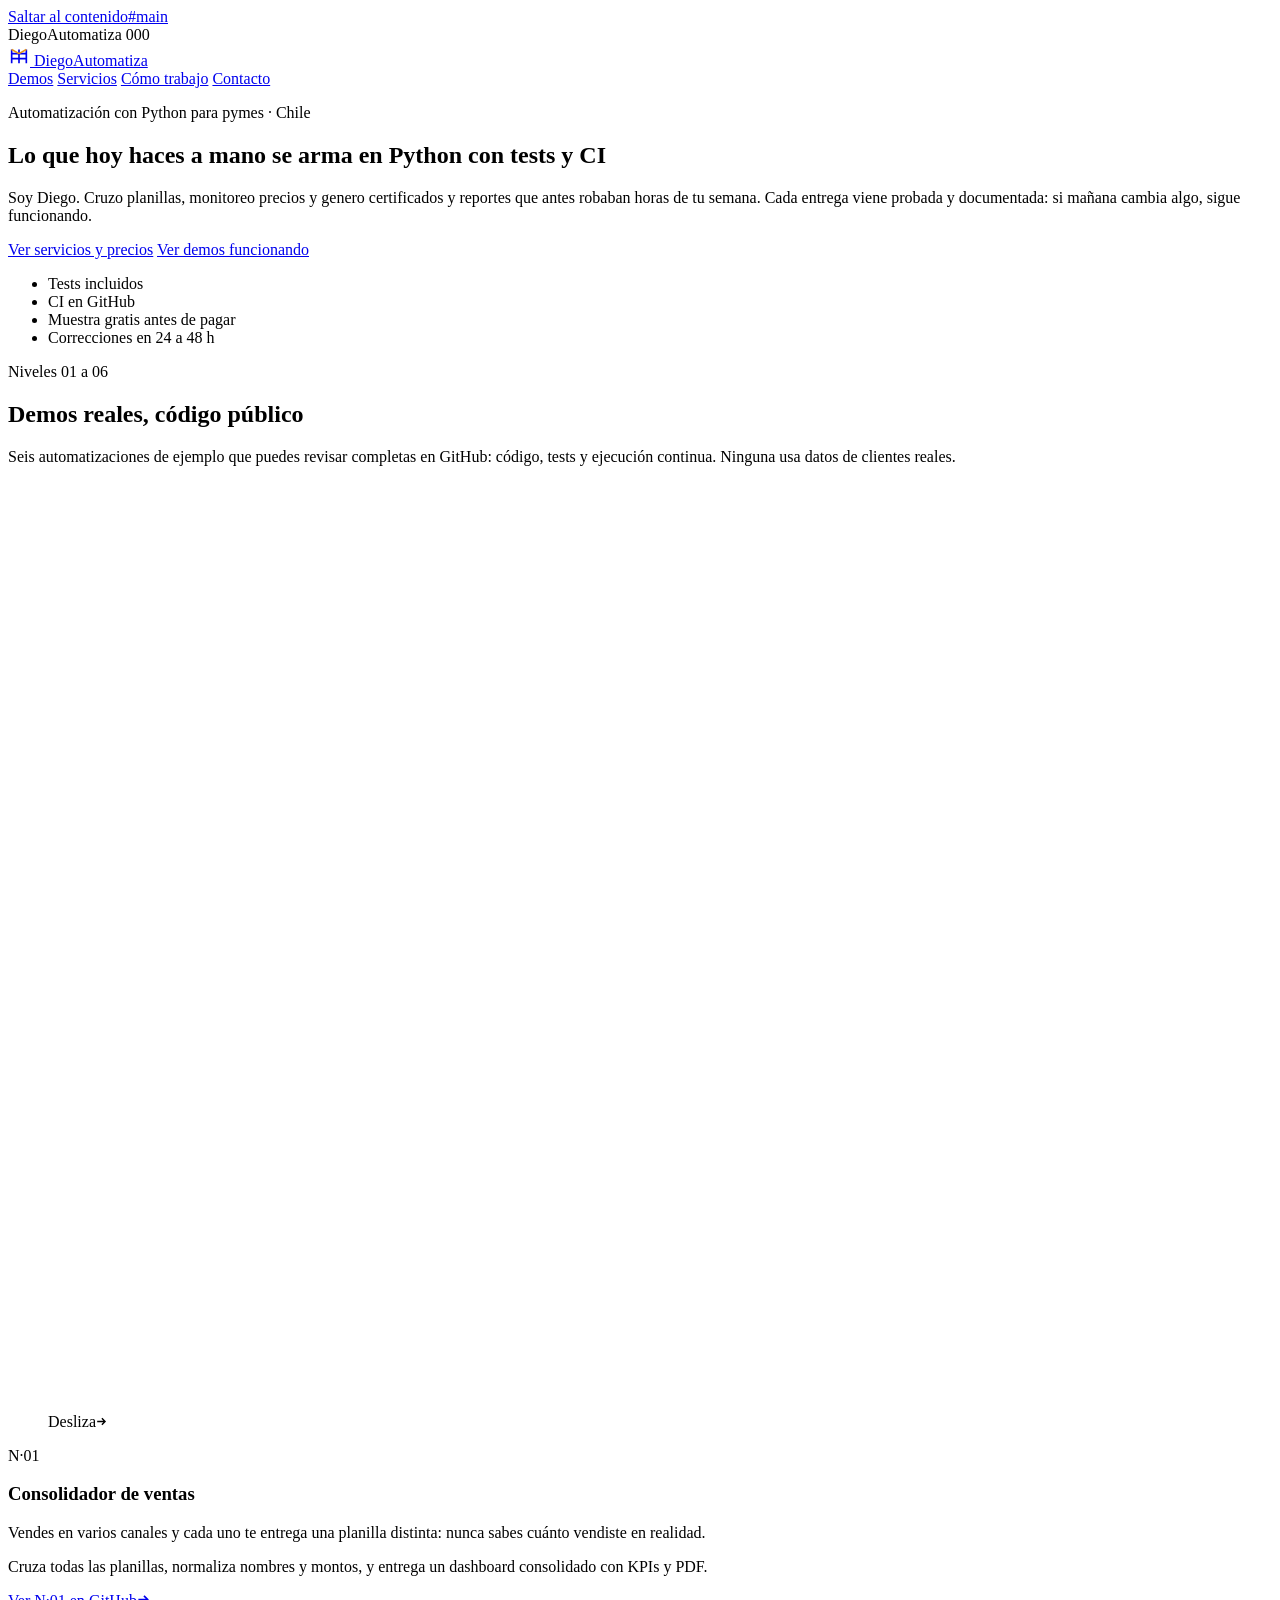
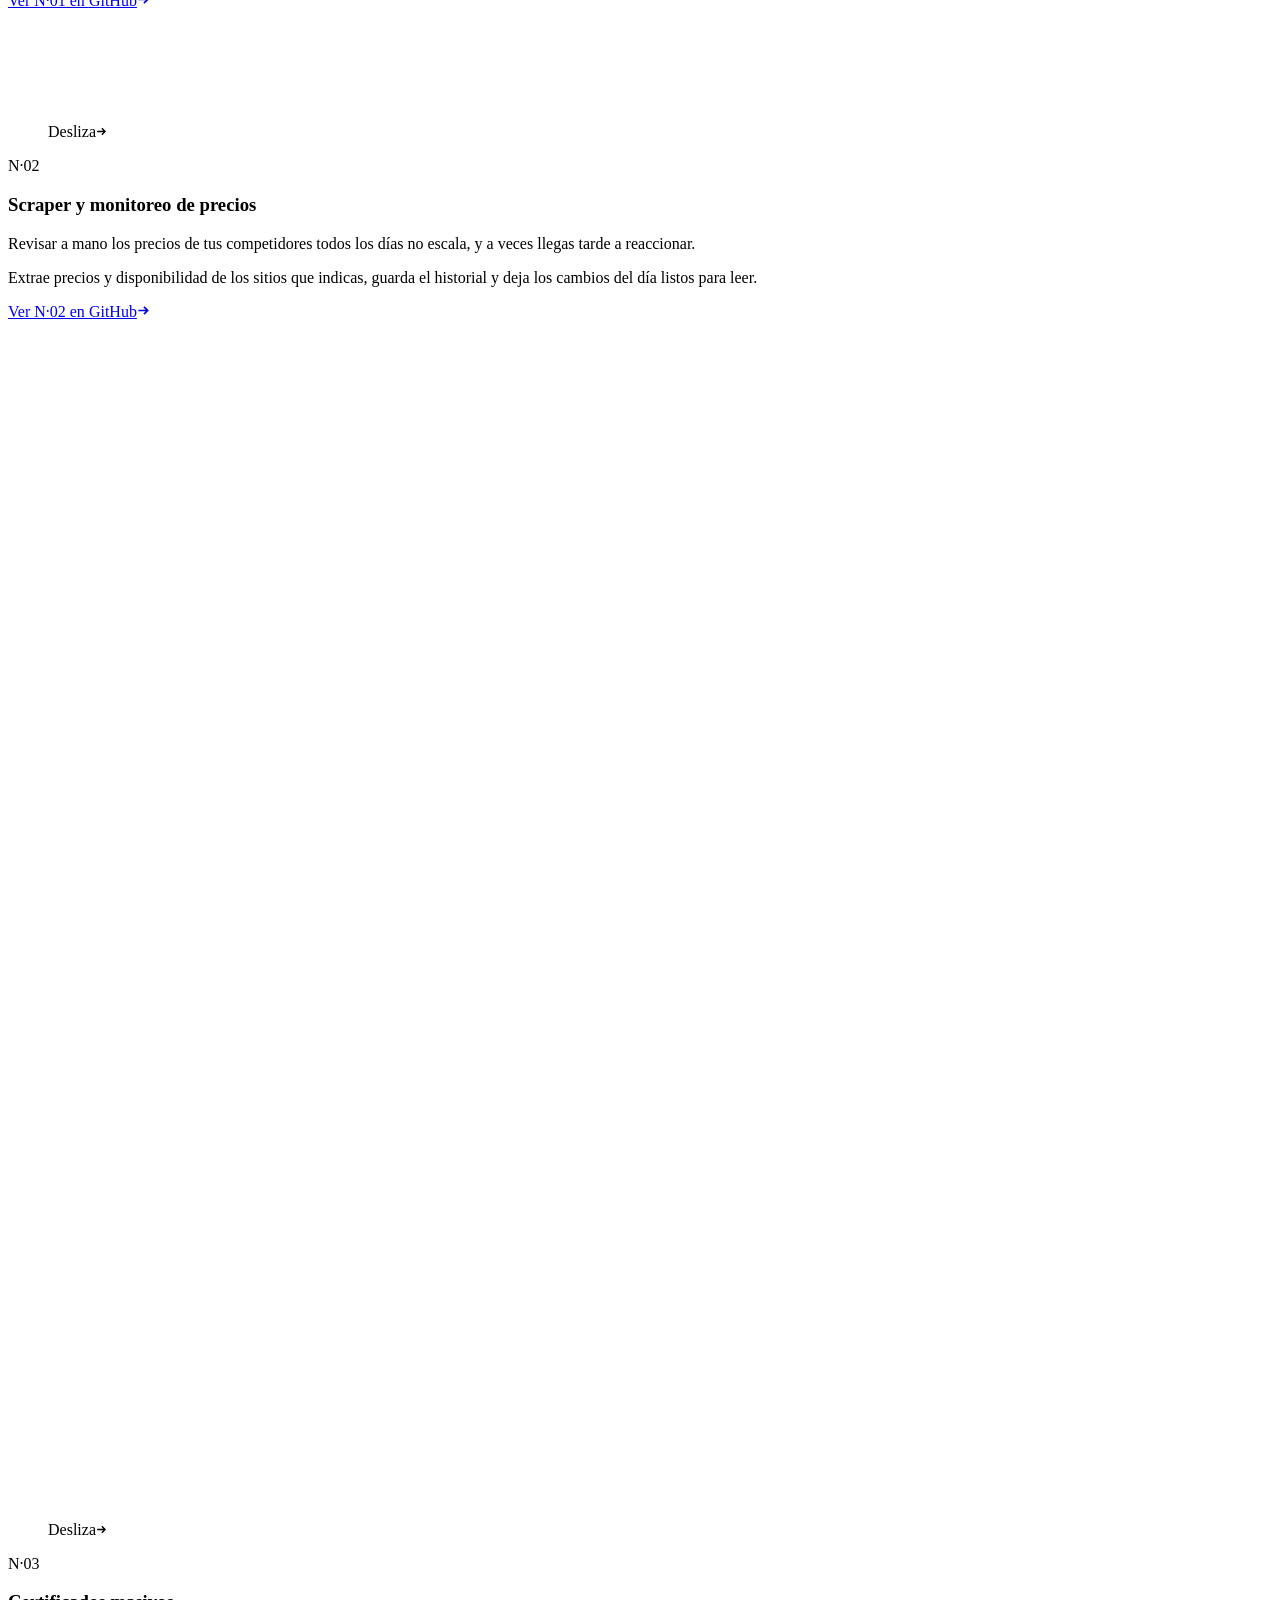
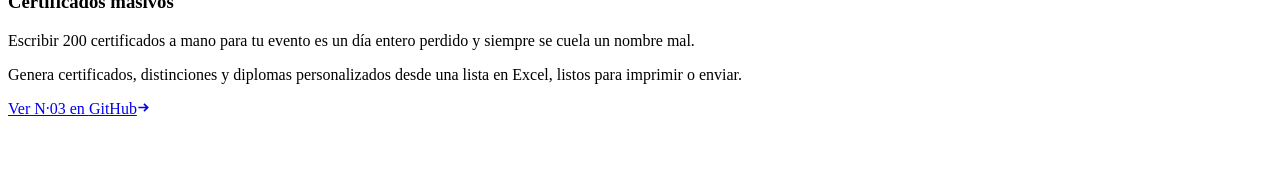
==== commit e8e52c89: "Pasada 3 del sitio: fixes v2 del jurado 10/10 Loader 873ms, previews móviles con crop por breakpoint" ====
--- a/docs/index.html
+++ b/docs/index.html
@@ -64,7 +64,7 @@
 </head>
 <body>
 
-  <a class="skip-link" href="#main">Saltar al contenido</a>
+  <a class="skip-link" href="#main" aria-label="Saltar al contenido principal">Saltar al contenido<span class="sr-only">#main</span></a>
 
   <div id="loader" role="status" aria-label="Cargando el sitio">
     <div class="loader-inner">
@@ -143,79 +143,115 @@
 
           <article class="obra nivel-a" data-reveal="up">
             <figure class="obra-media">
-              <img src="/diegoautomatiza-portfolio/img/consolidador.png" alt="Dashboard de conciliación de ventas multicanal: KPIs de ventas totales, ticket promedio, top de vendedores y comparativa por canal" width="1650" height="1275" loading="lazy" decoding="async">
-            </figure>
+              <div class="obra-ventana" role="region" aria-label="Vista previa del demo N·01, desliza para ver el documento completo" tabindex="0">
+                <picture>
+                  <source media="(max-width: 767px)" srcset="/diegoautomatiza-portfolio/img/consolidador-movil.png">
+                  <img src="/diegoautomatiza-portfolio/img/consolidador.png" alt="Dashboard de conciliación de ventas multicanal: KPIs de ventas totales, ticket promedio, top de vendedores y comparativa por canal" width="1191" height="927" loading="lazy" decoding="async">
+                </picture>
+<span class="pista-scroll" aria-hidden="true">Desliza<span class="obra-flecha"><svg viewBox="0 0 14 14" width="11" height="11" focusable="false"><path d="M1.5 7h10M7.5 3l4 4-4 4" fill="none" stroke="currentColor" stroke-width="1.8"/></svg></span></span>
+</div>
+</figure>
             <div class="obra-cuerpo">
               <p class="obra-folio">N·01</p>
               <h3 class="obra-titulo">Consolidador de ventas</h3>
               <p class="obra-dolor">Vendes en varios canales y cada uno te entrega una planilla distinta: nunca sabes cuánto vendiste en realidad.</p>
               <p class="obra-detalle">Cruza todas las planillas, normaliza nombres y montos, y entrega un dashboard consolidado con KPIs y PDF.</p>
-              <a class="obra-link" href="https://github.com/Yeyobitz/diegoautomatiza-portfolio/tree/main/demo1-consolidador" target="_blank" rel="noopener">Ver N·01 en GitHub<span class="obra-flecha" aria-hidden="true">→</span></a>
+              <a class="obra-link" href="https://github.com/Yeyobitz/diegoautomatiza-portfolio/tree/main/demo1-consolidador" target="_blank" rel="noopener"><span class="obra-subrayado" aria-hidden="true"></span>Ver N·01 en <span class="obra-cola">GitHub<span class="obra-flecha" aria-hidden="true"><svg viewBox="0 0 14 14" width="13" height="13" focusable="false"><path d="M1.5 7h10M7.5 3l4 4-4 4" fill="none" stroke="currentColor" stroke-width="1.8"/></svg></span></span></a>
             </div>
           </article>
 
           <article class="obra nivel-b" data-reveal="up">
             <figure class="obra-media">
-              <img src="/diegoautomatiza-portfolio/img/precios-cambios.png" alt="Cambios del día detectados por el monitor de precios: precio anterior, precio nuevo y porcentaje de variación de cada producto" width="1650" height="1275" loading="lazy" decoding="async">
-            </figure>
+              <div class="obra-ventana" role="region" aria-label="Vista previa del demo N·02, desliza para ver el documento completo" tabindex="0">
+                <picture>
+                  <source media="(max-width: 767px)" srcset="/diegoautomatiza-portfolio/img/precios-cambios-movil.png">
+                  <img src="/diegoautomatiza-portfolio/img/precios-cambios.png" alt="Cambios del día detectados por el monitor de precios: precio anterior, precio nuevo y porcentaje de variación de cada producto" width="1439" height="93" loading="lazy" decoding="async">
+                </picture>
+<span class="pista-scroll" aria-hidden="true">Desliza<span class="obra-flecha"><svg viewBox="0 0 14 14" width="11" height="11" focusable="false"><path d="M1.5 7h10M7.5 3l4 4-4 4" fill="none" stroke="currentColor" stroke-width="1.8"/></svg></span></span>
+</div>
+</figure>
             <div class="obra-cuerpo">
               <p class="obra-folio">N·02</p>
               <h3 class="obra-titulo">Scraper y monitoreo de precios</h3>
               <p class="obra-dolor">Revisar a mano los precios de tus competidores todos los días no escala, y a veces llegas tarde a reaccionar.</p>
               <p class="obra-detalle">Extrae precios y disponibilidad de los sitios que indicas, guarda el historial y deja los cambios del día listos para leer.</p>
-              <a class="obra-link" href="https://github.com/Yeyobitz/diegoautomatiza-portfolio/tree/main/demo2-scraper" target="_blank" rel="noopener">Ver N·02 en GitHub<span class="obra-flecha" aria-hidden="true">→</span></a>
+              <a class="obra-link" href="https://github.com/Yeyobitz/diegoautomatiza-portfolio/tree/main/demo2-scraper" target="_blank" rel="noopener"><span class="obra-subrayado" aria-hidden="true"></span>Ver N·02 en <span class="obra-cola">GitHub<span class="obra-flecha" aria-hidden="true"><svg viewBox="0 0 14 14" width="13" height="13" focusable="false"><path d="M1.5 7h10M7.5 3l4 4-4 4" fill="none" stroke="currentColor" stroke-width="1.8"/></svg></span></span></a>
             </div>
           </article>
 
           <article class="obra nivel-a" data-reveal="up">
             <figure class="obra-media">
-              <img src="/diegoautomatiza-portfolio/img/certificados.png" alt="Certificado de participación generado automáticamente desde una lista en Excel" width="1754" height="1241" loading="lazy" decoding="async">
-            </figure>
+              <div class="obra-ventana" role="region" aria-label="Vista previa del demo N·03, desliza para ver el documento completo" tabindex="0">
+                <picture>
+                  <source media="(max-width: 767px)" srcset="/diegoautomatiza-portfolio/img/certificados-movil.png">
+                  <img src="/diegoautomatiza-portfolio/img/certificados.png" alt="Certificado de participación generado automáticamente desde una lista en Excel" width="1457" height="1180" loading="lazy" decoding="async">
+                </picture>
+<span class="pista-scroll" aria-hidden="true">Desliza<span class="obra-flecha"><svg viewBox="0 0 14 14" width="11" height="11" focusable="false"><path d="M1.5 7h10M7.5 3l4 4-4 4" fill="none" stroke="currentColor" stroke-width="1.8"/></svg></span></span>
+</div>
+</figure>
             <div class="obra-cuerpo">
               <p class="obra-folio">N·03</p>
               <h3 class="obra-titulo">Certificados masivos</h3>
               <p class="obra-dolor">Escribir 200 certificados a mano para tu evento es un día entero perdido y siempre se cuela un nombre mal.</p>
               <p class="obra-detalle">Genera certificados, distinciones y diplomas personalizados desde una lista en Excel, listos para imprimir o enviar.</p>
-              <a class="obra-link" href="https://github.com/Yeyobitz/diegoautomatiza-portfolio/tree/main/demo3-plantillas" target="_blank" rel="noopener">Ver N·03 en GitHub<span class="obra-flecha" aria-hidden="true">→</span></a>
+              <a class="obra-link" href="https://github.com/Yeyobitz/diegoautomatiza-portfolio/tree/main/demo3-plantillas" target="_blank" rel="noopener"><span class="obra-subrayado" aria-hidden="true"></span>Ver N·03 en <span class="obra-cola">GitHub<span class="obra-flecha" aria-hidden="true"><svg viewBox="0 0 14 14" width="13" height="13" focusable="false"><path d="M1.5 7h10M7.5 3l4 4-4 4" fill="none" stroke="currentColor" stroke-width="1.8"/></svg></span></span></a>
             </div>
           </article>
 
           <article class="obra nivel-b" data-reveal="up">
             <figure class="obra-media">
-              <img src="/diegoautomatiza-portfolio/img/faena.png" alt="Reporte operativo de faena con producción, personal e indicadores del día, generado automáticamente" width="1754" height="1241" loading="lazy" decoding="async">
-            </figure>
+              <div class="obra-ventana" role="region" aria-label="Vista previa del demo N·04, desliza para ver el documento completo" tabindex="0">
+                <picture>
+                  <source media="(max-width: 767px)" srcset="/diegoautomatiza-portfolio/img/faena-movil.png">
+                  <img src="/diegoautomatiza-portfolio/img/faena.png" alt="Reporte operativo de faena con producción, personal e indicadores del día, generado automáticamente" width="1094" height="667" loading="lazy" decoding="async">
+                </picture>
+<span class="pista-scroll" aria-hidden="true">Desliza<span class="obra-flecha"><svg viewBox="0 0 14 14" width="11" height="11" focusable="false"><path d="M1.5 7h10M7.5 3l4 4-4 4" fill="none" stroke="currentColor" stroke-width="1.8"/></svg></span></span>
+</div>
+</figure>
             <div class="obra-cuerpo">
               <p class="obra-folio">N·04</p>
               <h3 class="obra-titulo">Reportes operativos de faena</h3>
               <p class="obra-dolor">El reporte diario de producción se arma a mano cada mañana y nunca llega a la hora, ni siempre igual.</p>
               <p class="obra-detalle">Reportes operativos con producción, personal e indicadores, generados en segundos con un formato consistente, día tras día.</p>
-              <a class="obra-link" href="https://github.com/Yeyobitz/diegoautomatiza-portfolio/tree/main/demo4-reporte-faena" target="_blank" rel="noopener">Ver N·04 en GitHub<span class="obra-flecha" aria-hidden="true">→</span></a>
+              <a class="obra-link" href="https://github.com/Yeyobitz/diegoautomatiza-portfolio/tree/main/demo4-reporte-faena" target="_blank" rel="noopener"><span class="obra-subrayado" aria-hidden="true"></span>Ver N·04 en <span class="obra-cola">GitHub<span class="obra-flecha" aria-hidden="true"><svg viewBox="0 0 14 14" width="13" height="13" focusable="false"><path d="M1.5 7h10M7.5 3l4 4-4 4" fill="none" stroke="currentColor" stroke-width="1.8"/></svg></span></span></a>
             </div>
           </article>
 
           <article class="obra nivel-a" data-reveal="up">
             <figure class="obra-media">
-              <img src="/diegoautomatiza-portfolio/img/cotizacion.png" alt="Cotización comercial generada automáticamente, con folio consecutivo, IVA 19% y firmas" width="1241" height="1754" loading="lazy" decoding="async">
-            </figure>
+              <div class="obra-ventana" role="region" aria-label="Vista previa del demo N·05, desliza para ver el documento completo" tabindex="0">
+                <picture>
+                  <source media="(max-width: 767px)" srcset="/diegoautomatiza-portfolio/img/cotizacion-movil.png">
+                  <img src="/diegoautomatiza-portfolio/img/cotizacion.png" alt="Cotización comercial generada automáticamente, con folio consecutivo, IVA 19% y firmas" width="1133" height="919" loading="lazy" decoding="async">
+                </picture>
+<span class="pista-scroll" aria-hidden="true">Desliza<span class="obra-flecha"><svg viewBox="0 0 14 14" width="11" height="11" focusable="false"><path d="M1.5 7h10M7.5 3l4 4-4 4" fill="none" stroke="currentColor" stroke-width="1.8"/></svg></span></span>
+</div>
+</figure>
             <div class="obra-cuerpo">
               <p class="obra-folio">N·05</p>
               <h3 class="obra-titulo">Cotizaciones con folio e IVA</h3>
               <p class="obra-dolor">Armar cada cotización copiando de la anterior toma 20 minutos y siempre se escapa algún cálculo.</p>
               <p class="obra-detalle">De una lista de ítems a una cotización en Excel y PDF: folio consecutivo, IVA 19%, validez y firma bilateral, con el formato de tu empresa.</p>
-              <a class="obra-link" href="https://github.com/Yeyobitz/diegoautomatiza-portfolio/tree/main/demo5-cotizador" target="_blank" rel="noopener">Ver N·05 en GitHub<span class="obra-flecha" aria-hidden="true">→</span></a>
+              <a class="obra-link" href="https://github.com/Yeyobitz/diegoautomatiza-portfolio/tree/main/demo5-cotizador" target="_blank" rel="noopener"><span class="obra-subrayado" aria-hidden="true"></span>Ver N·05 en <span class="obra-cola">GitHub<span class="obra-flecha" aria-hidden="true"><svg viewBox="0 0 14 14" width="13" height="13" focusable="false"><path d="M1.5 7h10M7.5 3l4 4-4 4" fill="none" stroke="currentColor" stroke-width="1.8"/></svg></span></span></a>
             </div>
           </article>
 
           <article class="obra nivel-b" data-reveal="up">
             <figure class="obra-media">
-              <img src="/diegoautomatiza-portfolio/img/asistencia.png" alt="Resumen mensual de asistencia con tardanzas, salidas antes, horas extra y totales por turno" width="1275" height="1650" loading="lazy" decoding="async">
-            </figure>
+              <div class="obra-ventana" role="region" aria-label="Vista previa del demo N·06, desliza para ver el documento completo" tabindex="0">
+                <picture>
+                  <source media="(max-width: 767px)" srcset="/diegoautomatiza-portfolio/img/asistencia-movil.png">
+                  <img src="/diegoautomatiza-portfolio/img/asistencia.png" alt="Resumen mensual de asistencia con tardanzas, salidas antes, horas extra y totales por turno" width="1171" height="1334" loading="lazy" decoding="async">
+                </picture>
+<span class="pista-scroll" aria-hidden="true">Desliza<span class="obra-flecha"><svg viewBox="0 0 14 14" width="11" height="11" focusable="false"><path d="M1.5 7h10M7.5 3l4 4-4 4" fill="none" stroke="currentColor" stroke-width="1.8"/></svg></span></span>
+</div>
+</figure>
             <div class="obra-cuerpo">
               <p class="obra-folio">N·06</p>
               <h3 class="obra-titulo">Asistencia y turnos</h3>
               <p class="obra-dolor">El cierre de nómina de asistencia se arma a mano cada mes y nadie sabe cuánto se le escapó.</p>
               <p class="obra-detalle">Desde el CSV del reloj: tardanzas con tolerancia, horas extra, ausencias y cobertura del mínimo, con el detalle auditable por persona y día.</p>
-              <a class="obra-link" href="https://github.com/Yeyobitz/diegoautomatiza-portfolio/tree/main/demo6-asistencia" target="_blank" rel="noopener">Ver N·06 en GitHub<span class="obra-flecha" aria-hidden="true">→</span></a>
+              <a class="obra-link" href="https://github.com/Yeyobitz/diegoautomatiza-portfolio/tree/main/demo6-asistencia" target="_blank" rel="noopener"><span class="obra-subrayado" aria-hidden="true"></span>Ver N·06 en <span class="obra-cola">GitHub<span class="obra-flecha" aria-hidden="true"><svg viewBox="0 0 14 14" width="13" height="13" focusable="false"><path d="M1.5 7h10M7.5 3l4 4-4 4" fill="none" stroke="currentColor" stroke-width="1.8"/></svg></span></span></a>
             </div>
           </article>
 
@@ -299,7 +335,9 @@
           <p class="intro-seccion">Sin sorpresas: primero ves el resultado, después pagas.</p>
         </header>
 
-        <ol class="pasos">
+        <div class="pasos-montaje">
+          <span class="pasos-riel" aria-hidden="true"></span>
+          <ol class="pasos">
           <li class="paso" data-reveal="up">
             <p class="paso-folio" aria-hidden="true">01</p>
             <div class="paso-cuerpo">
@@ -329,6 +367,7 @@
             </div>
           </li>
         </ol>
+        </div>
       </div>
     </section>
 
@@ -342,7 +381,7 @@
         </div>
         <div class="contacto-enlaces" data-reveal="up">
           <a class="email-gigante" href="mailto:d.de.diego.dev@gmail.com">d.de.diego.dev@gmail.com</a>
-          <a class="obra-link contacto-github" href="https://github.com/Yeyobitz/diegoautomatiza-portfolio" target="_blank" rel="noopener">github.com/Yeyobitz/diegoautomatiza-portfolio<span class="obra-flecha" aria-hidden="true">→</span></a>
+          <a class="obra-link contacto-github" href="https://github.com/Yeyobitz/diegoautomatiza-portfolio" target="_blank" rel="noopener"><span class="obra-subrayado" aria-hidden="true"></span>github.com/Yeyobitz/diegoautomatiza-<span class="obra-cola">portfolio<span class="obra-flecha" aria-hidden="true"><svg viewBox="0 0 14 14" width="13" height="13" focusable="false"><path d="M1.5 7h10M7.5 3l4 4-4 4" fill="none" stroke="currentColor" stroke-width="1.8"/></svg></span></span></a>
         </div>
       </div>
     </section>
@@ -353,7 +392,7 @@
     <div class="contenedor pie-inner">
       <p class="pie-sello">Diego A. Quiñones · DiegoAutomatiza · Chile</p>
       <p class="pie-colofon">Sitio estático sin tracking. Tipografías: Big Shoulders Display y Host Grotesk. Las capturas son de demos propias con datos de ejemplo.</p>
-      <a class="pie-volver" href="#inicio">Volver arriba<span class="obra-flecha" aria-hidden="true">↑</span></a>
+      <a class="pie-volver" href="#inicio">Volver arriba<span class="obra-flecha" aria-hidden="true"><svg viewBox="0 0 14 14" width="13" height="13" focusable="false"><path d="M7 12.5v-10M3 6.5l4-4 4 4" fill="none" stroke="currentColor" stroke-width="1.8"/></svg></span></a>
     </div>
   </footer>
 
